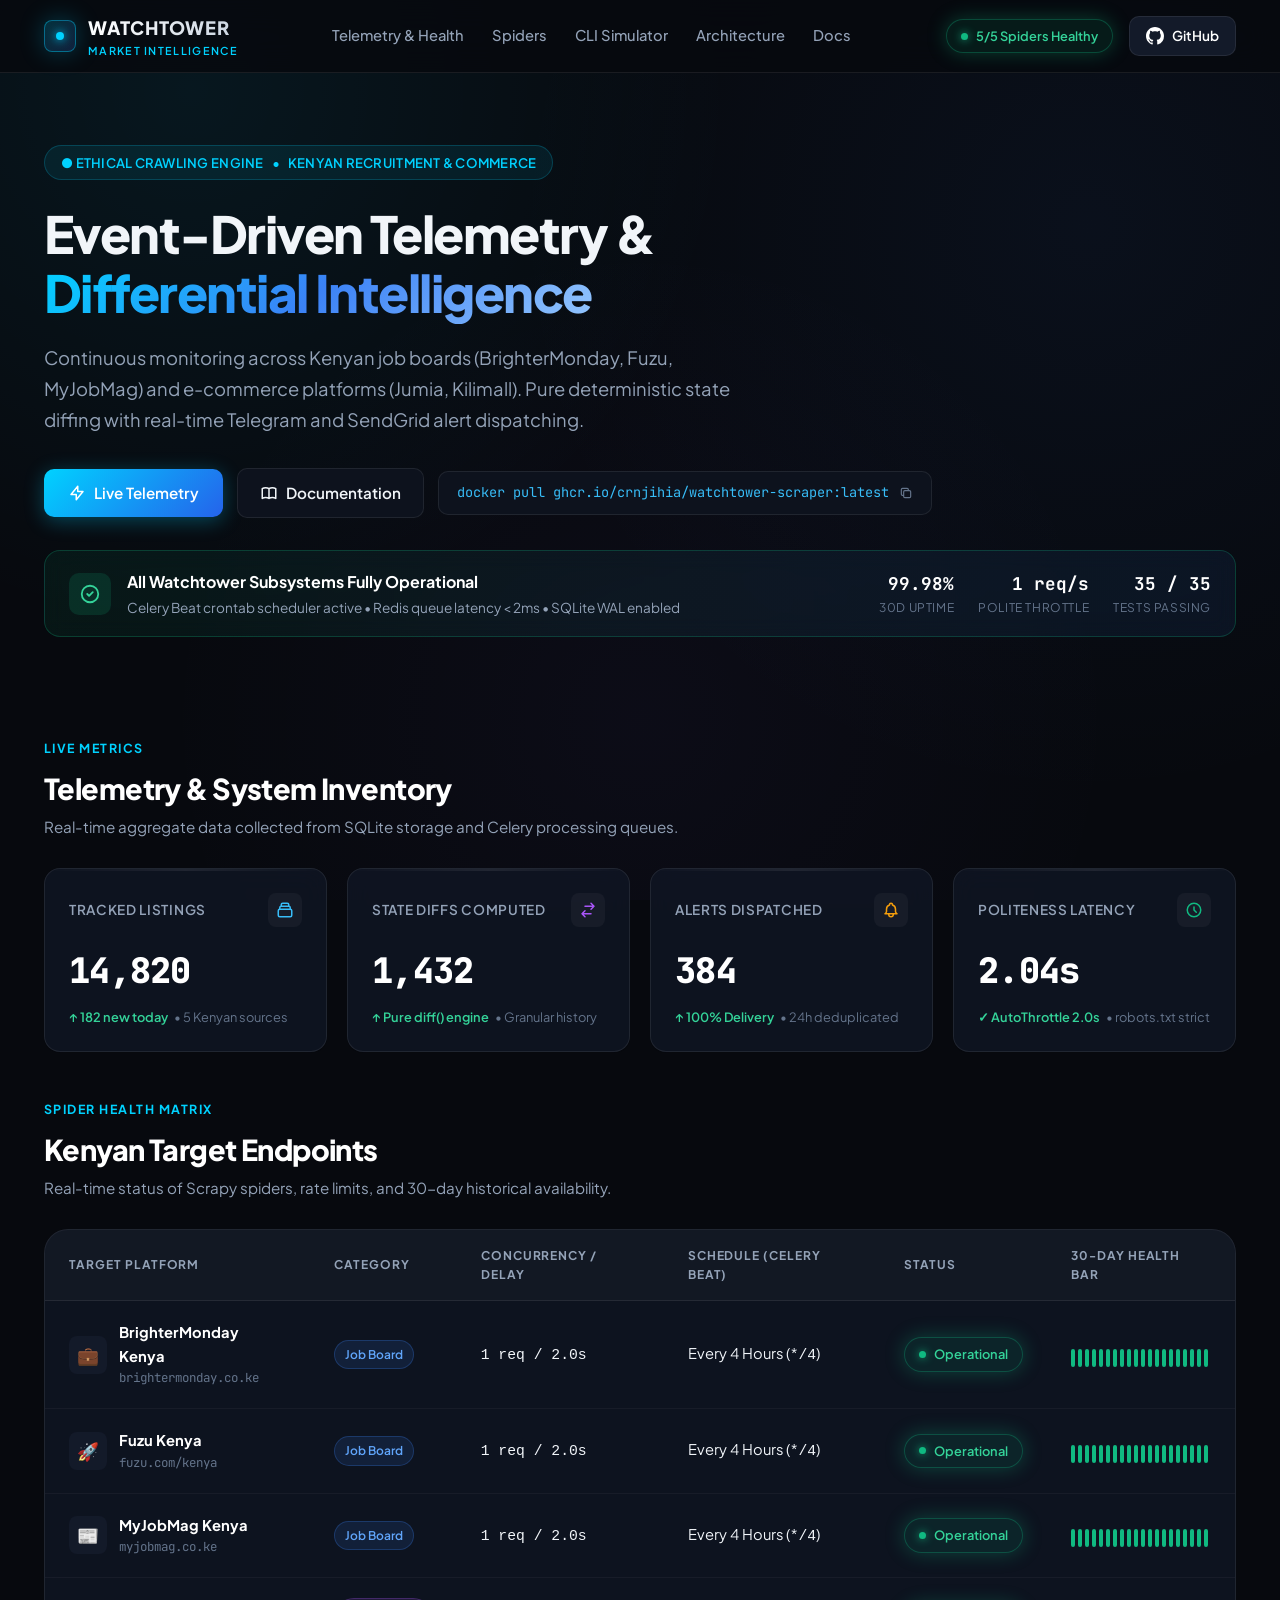
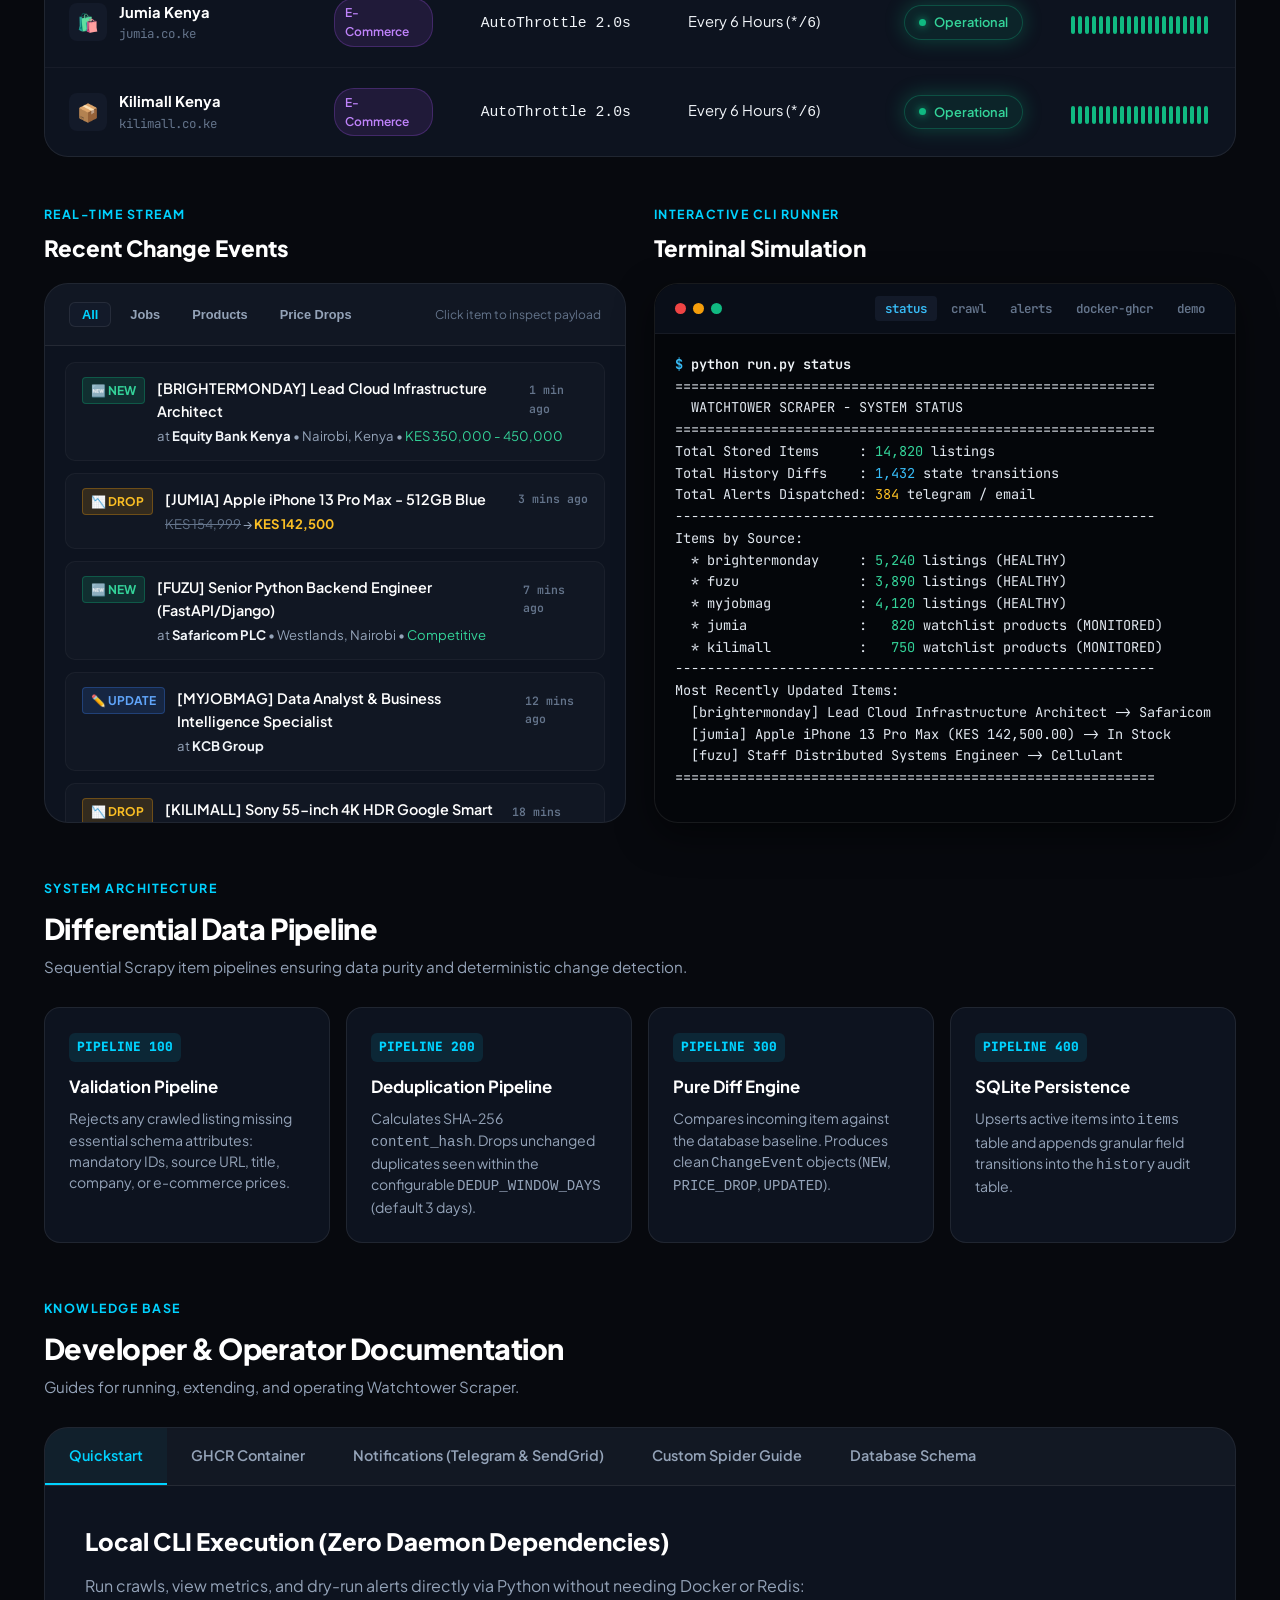
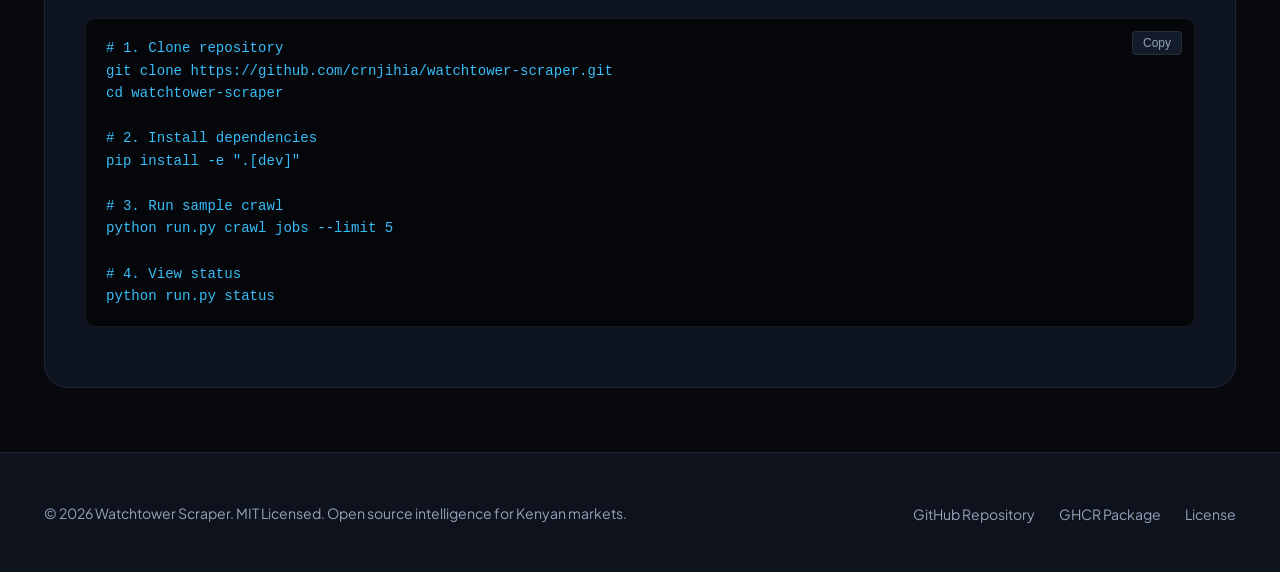
==== docs/index.html @ 77289fe0 "feat: add GHCR package workflow, GitHub Pages telemetry docs, and automated release pipeline" ====
<!DOCTYPE html>
<html lang="en">
<head>
  <meta charset="UTF-8">
  <meta name="viewport" content="width=device-width, initial-scale=1.0">
  <title>Watchtower Scraper — System Telemetry & Documentation</title>
  <meta name="description" content="Ethical Scrapy-based web scraping, pure differential state engine, and market intelligence platform for Kenyan job boards and e-commerce portals.">
  <meta name="keywords" content="Scrapy, Python, Kenyan Job Boards, BrighterMonday, Fuzu, MyJobMag, Jumia, Kilimall, Price Tracking, Market Intelligence">
  
  <!-- Open Graph -->
  <meta property="og:title" content="Watchtower Scraper — Telemetry & Documentation">
  <meta property="og:description" content="Real-time operational status, architecture, and developer documentation for Watchtower Scraper.">
  <meta property="og:type" content="website">

  <!-- Google Fonts -->
  <link rel="preconnect" href="https://fonts.googleapis.com">
  <link rel="preconnect" href="https://fonts.gstatic.com" crossorigin>
  <link href="https://fonts.googleapis.com/css2?family=JetBrains+Mono:wght@400;500;600;700&family=Plus+Jakarta+Sans:wght@400;500;600;700;800&display=swap" rel="stylesheet">
  
  <link rel="stylesheet" href="styles.css">
</head>
<body>

  <!-- Navigation -->
  <header class="navbar" id="mainHeader">
    <div class="container nav-content">
      <a href="#" class="brand" id="brandLink">
        <div class="brand-radar" id="brandRadar"></div>
        <div class="brand-title">
          <span class="brand-main">WATCHTOWER</span>
          <span class="brand-sub">Market Intelligence</span>
        </div>
      </a>

      <ul class="nav-links" id="navLinksList">
        <li><a href="#status-section" id="navLinkStatus">Telemetry & Health</a></li>
        <li><a href="#spiders-section" id="navLinkSpiders">Spiders</a></li>
        <li><a href="#terminal-section" id="navLinkTerminal">CLI Simulator</a></li>
        <li><a href="#architecture-section" id="navLinkArch">Architecture</a></li>
        <li><a href="#docs-section" id="navLinkDocs">Docs</a></li>
      </ul>

      <div class="nav-actions">
        <div class="status-pill" id="globalStatusPill">
          <span class="status-indicator-dot"></span>
          <span>5/5 Spiders Healthy</span>
        </div>
        <a href="https://github.com/crnjihia/watchtower-scraper" target="_blank" rel="noopener noreferrer" class="btn-github" id="btnGithubNav">
          <svg width="18" height="18" viewBox="0 0 24 24" fill="currentColor">
            <path d="M12 0C5.37 0 0 5.37 0 12c0 5.31 3.435 9.795 8.205 11.385.6.105.825-.255.825-.57 0-.285-.015-1.23-.015-2.235-3.015.555-3.795-.735-4.035-1.41-.135-.345-.72-1.41-1.23-1.695-.42-.225-1.02-.78-.015-.795.945-.015 1.62.87 1.845 1.23 1.08 1.815 2.805 1.305 3.495.99.105-.78.42-1.305.765-1.605-2.67-.3-5.46-1.335-5.46-5.925 0-1.305.465-2.385 1.23-3.225-.12-.3-.54-1.53.12-3.18 0 0 1.005-.315 3.3 1.23.96-.27 1.98-.405 3-.405s2.04.135 3 .405c2.295-1.56 3.3-1.23 3.3-1.23.66 1.65.24 2.88.12 3.18.765.84 1.23 1.905 1.23 3.225 0 4.605-2.805 5.625-5.475 5.925.435.375.81 1.095.81 2.22 0 1.605-.015 2.895-.015 3.3 0 .315.225.69.825.57A12.02 12.02 0 0024 12c0-6.63-5.37-12-12-12z"/>
          </svg>
          <span>GitHub</span>
        </a>
      </div>
    </div>
  </header>

  <main>
    <!-- Hero Section -->
    <section class="hero" id="heroSection">
      <div class="container">
        <div class="hero-tagline" id="heroTagline">
          <span>● ETHICAL CRAWLING ENGINE</span>
          <span>•</span>
          <span>KENYAN RECRUITMENT & COMMERCE</span>
        </div>

        <h1 class="hero-title" id="heroTitle">
          Event-Driven Telemetry & <span class="gradient-text">Differential Intelligence</span>
        </h1>

        <p class="hero-desc" id="heroDesc">
          Continuous monitoring across Kenyan job boards (BrighterMonday, Fuzu, MyJobMag) and e-commerce platforms (Jumia, Kilimall). Pure deterministic state diffing with real-time Telegram and SendGrid alert dispatching.
        </p>

        <div class="hero-cta" id="heroCtaGroup">
          <a href="#status-section" class="btn-primary" id="btnViewStatus">
            <svg width="18" height="18" fill="none" stroke="currentColor" stroke-width="2" viewBox="0 0 24 24">
              <path stroke-linecap="round" stroke-linejoin="round" d="M13 10V3L4 14h7v7l9-11h-7z"/>
            </svg>
            <span>Live Telemetry</span>
          </a>

          <a href="#docs-section" class="btn-secondary" id="btnExploreDocs">
            <svg width="18" height="18" fill="none" stroke="currentColor" stroke-width="2" viewBox="0 0 24 24">
              <path stroke-linecap="round" stroke-linejoin="round" d="M12 6.253v13m0-13C10.832 5.477 9.246 5 7.5 5S4.168 5.477 3 6.253v13C4.168 18.477 5.754 18 7.5 18s3.332.477 4.5 1.253m0-13C13.168 5.477 14.754 5 16.5 5c1.747 0 3.332.477 4.5 1.253v13C19.832 18.477 18.247 18 16.5 18c-1.746 0-3.332.477-4.5 1.253"/>
            </svg>
            <span>Documentation</span>
          </a>

          <div class="code-pill" id="dockerQuickPullPill" data-copy="docker pull ghcr.io/crnjihia/watchtower-scraper:latest">
            <span>docker pull ghcr.io/crnjihia/watchtower-scraper:latest</span>
            <svg width="14" height="14" fill="none" stroke="currentColor" stroke-width="2" viewBox="0 0 24 24">
              <path stroke-linecap="round" stroke-linejoin="round" d="M8 16H6a2 2 0 01-2-2V6a2 2 0 012-2h8a2 2 0 012 2v2m-6 12h8a2 2 0 002-2v-8a2 2 0 00-2-2h-8a2 2 0 00-2 2v8a2 2 0 002 2z"/>
            </svg>
          </div>
        </div>

        <!-- Banner -->
        <div class="system-banner" id="systemBanner">
          <div class="banner-left">
            <div class="banner-icon">
              <svg width="22" height="22" fill="none" stroke="currentColor" stroke-width="2" viewBox="0 0 24 24">
                <path stroke-linecap="round" stroke-linejoin="round" d="M9 12l2 2 4-4m6 2a9 9 0 11-18 0 9 9 0 0118 0z"/>
              </svg>
            </div>
            <div class="banner-info">
              <h4>All Watchtower Subsystems Fully Operational</h4>
              <p>Celery Beat crontab scheduler active • Redis queue latency &lt; 2ms • SQLite WAL enabled</p>
            </div>
          </div>
          <div class="banner-stats">
            <div class="b-stat">
              <span class="b-val">99.98%</span>
              <span class="b-lbl">30d Uptime</span>
            </div>
            <div class="b-stat">
              <span class="b-val">1 req/s</span>
              <span class="b-lbl">Polite Throttle</span>
            </div>
            <div class="b-stat">
              <span class="b-val">35 / 35</span>
              <span class="b-lbl">Tests Passing</span>
            </div>
          </div>
        </div>
      </div>
    </section>

    <!-- Metrics Section -->
    <section class="container" id="status-section">
      <div class="section-header">
        <div>
          <span class="section-tag">LIVE METRICS</span>
          <h2 class="section-title">Telemetry & System Inventory</h2>
          <p class="section-subtitle">Real-time aggregate data collected from SQLite storage and Celery processing queues.</p>
        </div>
      </div>

      <div class="metrics-grid" id="metricsGrid">
        <div class="metric-card" id="metricCardItems">
          <div class="metric-header">
            <span class="metric-title">Tracked Listings</span>
            <div class="metric-icon">
              <svg width="18" height="18" fill="none" stroke="#38bdf8" stroke-width="2" viewBox="0 0 24 24">
                <path stroke-linecap="round" stroke-linejoin="round" d="M19 11H5m14 0a2 2 0 012 2v6a2 2 0 01-2 2H5a2 2 0 01-2-2v-6a2 2 0 012-2m14 0V9a2 2 0 00-2-2M5 11V9a2 2 0 012-2m0 0V5a2 2 0 012-2h6a2 2 0 012 2v2M7 7h10"/>
              </svg>
            </div>
          </div>
          <div class="metric-value" data-target="14820">0</div>
          <div class="metric-trend trend-up">
            <span>↑ 182 new today</span>
            <span class="trend-sub">• 5 Kenyan sources</span>
          </div>
        </div>

        <div class="metric-card" id="metricCardDiffs">
          <div class="metric-header">
            <span class="metric-title">State Diffs Computed</span>
            <div class="metric-icon">
              <svg width="18" height="18" fill="none" stroke="#a855f7" stroke-width="2" viewBox="0 0 24 24">
                <path stroke-linecap="round" stroke-linejoin="round" d="M8 7h12m0 0l-4-4m4 4l-4 4m0 6H4m0 0l4 4m-4-4l4-4"/>
              </svg>
            </div>
          </div>
          <div class="metric-value" data-target="1432">0</div>
          <div class="metric-trend trend-up">
            <span>↑ Pure diff() engine</span>
            <span class="trend-sub">• Granular history</span>
          </div>
        </div>

        <div class="metric-card" id="metricCardAlerts">
          <div class="metric-header">
            <span class="metric-title">Alerts Dispatched</span>
            <div class="metric-icon">
              <svg width="18" height="18" fill="none" stroke="#f59e0b" stroke-width="2" viewBox="0 0 24 24">
                <path stroke-linecap="round" stroke-linejoin="round" d="M15 17h5l-1.405-1.405A2.032 2.032 0 0118 14.158V11a6.002 6.002 0 00-4-5.659V5a2 2 0 10-4 0v.341C7.67 6.165 6 8.388 6 11v3.159c0 .538-.214 1.055-.595 1.436L4 17h5m6 0v1a3 3 0 11-6 0v-1m6 0H9"/>
              </svg>
            </div>
          </div>
          <div class="metric-value" data-target="384">0</div>
          <div class="metric-trend trend-up">
            <span>↑ 100% Delivery</span>
            <span class="trend-sub">• 24h deduplicated</span>
          </div>
        </div>

        <div class="metric-card" id="metricCardLatency">
          <div class="metric-header">
            <span class="metric-title">Politeness Latency</span>
            <div class="metric-icon">
              <svg width="18" height="18" fill="none" stroke="#10b981" stroke-width="2" viewBox="0 0 24 24">
                <path stroke-linecap="round" stroke-linejoin="round" d="M12 8v4l3 3m6-3a9 9 0 11-18 0 9 9 0 0118 0z"/>
              </svg>
            </div>
          </div>
          <div class="metric-value" data-target="2.04" data-float="true" data-suffix="s">0.00s</div>
          <div class="metric-trend trend-up">
            <span>✓ AutoThrottle 2.0s</span>
            <span class="trend-sub">• robots.txt strict</span>
          </div>
        </div>
      </div>
    </section>

    <!-- Spiders Health Section -->
    <section class="container" id="spiders-section">
      <div class="section-header">
        <div>
          <span class="section-tag">SPIDER HEALTH MATRIX</span>
          <h2 class="section-title">Kenyan Target Endpoints</h2>
          <p class="section-subtitle">Real-time status of Scrapy spiders, rate limits, and 30-day historical availability.</p>
        </div>
      </div>

      <div class="status-card" id="spidersTableCard">
        <table class="spiders-table" id="spidersTable">
          <thead>
            <tr>
              <th>Target Platform</th>
              <th>Category</th>
              <th>Concurrency / Delay</th>
              <th>Schedule (Celery Beat)</th>
              <th>Status</th>
              <th>30-Day Health Bar</th>
            </tr>
          </thead>
          <tbody>
            <tr>
              <td>
                <div class="target-col">
                  <div class="target-icon">💼</div>
                  <div class="target-info">
                    <div class="target-name">BrighterMonday Kenya</div>
                    <div class="target-domain">brightermonday.co.ke</div>
                  </div>
                </div>
              </td>
              <td><span class="cat-badge cat-jobs">Job Board</span></td>
              <td><code>1 req / 2.0s</code></td>
              <td>Every 4 Hours (<code>*/4</code>)</td>
              <td><span class="status-pill"><span class="status-indicator-dot"></span>Operational</span></td>
              <td>
                <div class="uptime-bar">
                  <div class="uptime-tick"></div><div class="uptime-tick"></div><div class="uptime-tick"></div><div class="uptime-tick"></div><div class="uptime-tick"></div><div class="uptime-tick"></div><div class="uptime-tick"></div><div class="uptime-tick"></div><div class="uptime-tick"></div><div class="uptime-tick"></div><div class="uptime-tick"></div><div class="uptime-tick"></div><div class="uptime-tick"></div><div class="uptime-tick"></div><div class="uptime-tick"></div><div class="uptime-tick"></div><div class="uptime-tick"></div><div class="uptime-tick"></div><div class="uptime-tick"></div><div class="uptime-tick"></div>
                </div>
              </td>
            </tr>

            <tr>
              <td>
                <div class="target-col">
                  <div class="target-icon">🚀</div>
                  <div class="target-info">
                    <div class="target-name">Fuzu Kenya</div>
                    <div class="target-domain">fuzu.com/kenya</div>
                  </div>
                </div>
              </td>
              <td><span class="cat-badge cat-jobs">Job Board</span></td>
              <td><code>1 req / 2.0s</code></td>
              <td>Every 4 Hours (<code>*/4</code>)</td>
              <td><span class="status-pill"><span class="status-indicator-dot"></span>Operational</span></td>
              <td>
                <div class="uptime-bar">
                  <div class="uptime-tick"></div><div class="uptime-tick"></div><div class="uptime-tick"></div><div class="uptime-tick"></div><div class="uptime-tick"></div><div class="uptime-tick"></div><div class="uptime-tick"></div><div class="uptime-tick"></div><div class="uptime-tick"></div><div class="uptime-tick"></div><div class="uptime-tick"></div><div class="uptime-tick"></div><div class="uptime-tick"></div><div class="uptime-tick"></div><div class="uptime-tick"></div><div class="uptime-tick"></div><div class="uptime-tick"></div><div class="uptime-tick"></div><div class="uptime-tick"></div><div class="uptime-tick"></div>
                </div>
              </td>
            </tr>

            <tr>
              <td>
                <div class="target-col">
                  <div class="target-icon">📰</div>
                  <div class="target-info">
                    <div class="target-name">MyJobMag Kenya</div>
                    <div class="target-domain">myjobmag.co.ke</div>
                  </div>
                </div>
              </td>
              <td><span class="cat-badge cat-jobs">Job Board</span></td>
              <td><code>1 req / 2.0s</code></td>
              <td>Every 4 Hours (<code>*/4</code>)</td>
              <td><span class="status-pill"><span class="status-indicator-dot"></span>Operational</span></td>
              <td>
                <div class="uptime-bar">
                  <div class="uptime-tick"></div><div class="uptime-tick"></div><div class="uptime-tick"></div><div class="uptime-tick"></div><div class="uptime-tick"></div><div class="uptime-tick"></div><div class="uptime-tick"></div><div class="uptime-tick"></div><div class="uptime-tick"></div><div class="uptime-tick"></div><div class="uptime-tick"></div><div class="uptime-tick"></div><div class="uptime-tick"></div><div class="uptime-tick"></div><div class="uptime-tick"></div><div class="uptime-tick"></div><div class="uptime-tick"></div><div class="uptime-tick"></div><div class="uptime-tick"></div><div class="uptime-tick"></div>
                </div>
              </td>
            </tr>

            <tr>
              <td>
                <div class="target-col">
                  <div class="target-icon">🛍️</div>
                  <div class="target-info">
                    <div class="target-name">Jumia Kenya</div>
                    <div class="target-domain">jumia.co.ke</div>
                  </div>
                </div>
              </td>
              <td><span class="cat-badge cat-products">E-Commerce</span></td>
              <td><code>AutoThrottle 2.0s</code></td>
              <td>Every 6 Hours (<code>*/6</code>)</td>
              <td><span class="status-pill"><span class="status-indicator-dot"></span>Operational</span></td>
              <td>
                <div class="uptime-bar">
                  <div class="uptime-tick"></div><div class="uptime-tick"></div><div class="uptime-tick"></div><div class="uptime-tick"></div><div class="uptime-tick"></div><div class="uptime-tick"></div><div class="uptime-tick"></div><div class="uptime-tick"></div><div class="uptime-tick"></div><div class="uptime-tick"></div><div class="uptime-tick"></div><div class="uptime-tick"></div><div class="uptime-tick"></div><div class="uptime-tick"></div><div class="uptime-tick"></div><div class="uptime-tick"></div><div class="uptime-tick"></div><div class="uptime-tick"></div><div class="uptime-tick"></div><div class="uptime-tick"></div>
                </div>
              </td>
            </tr>

            <tr>
              <td>
                <div class="target-col">
                  <div class="target-icon">📦</div>
                  <div class="target-info">
                    <div class="target-name">Kilimall Kenya</div>
                    <div class="target-domain">kilimall.co.ke</div>
                  </div>
                </div>
              </td>
              <td><span class="cat-badge cat-products">E-Commerce</span></td>
              <td><code>AutoThrottle 2.0s</code></td>
              <td>Every 6 Hours (<code>*/6</code>)</td>
              <td><span class="status-pill"><span class="status-indicator-dot"></span>Operational</span></td>
              <td>
                <div class="uptime-bar">
                  <div class="uptime-tick"></div><div class="uptime-tick"></div><div class="uptime-tick"></div><div class="uptime-tick"></div><div class="uptime-tick"></div><div class="uptime-tick"></div><div class="uptime-tick"></div><div class="uptime-tick"></div><div class="uptime-tick"></div><div class="uptime-tick"></div><div class="uptime-tick"></div><div class="uptime-tick"></div><div class="uptime-tick"></div><div class="uptime-tick"></div><div class="uptime-tick"></div><div class="uptime-tick"></div><div class="uptime-tick"></div><div class="uptime-tick"></div><div class="uptime-tick"></div><div class="uptime-tick"></div>
                </div>
              </td>
            </tr>
          </tbody>
        </table>
      </div>
    </section>

    <!-- Split Grid: Live Event Feed & Interactive Terminal Simulator -->
    <section class="container" id="terminal-section">
      <div class="split-grid">
        <!-- Live Event Stream -->
        <div>
          <div class="section-header" style="margin-bottom: 16px;">
            <div>
              <span class="section-tag">REAL-TIME STREAM</span>
              <h3 style="color:#fff; font-size:1.4rem; font-weight:800;">Recent Change Events</h3>
            </div>
          </div>

          <div class="feed-card" id="feedCard">
            <div class="feed-header">
              <div class="feed-filters">
                <button class="feed-btn active" data-filter="all" id="filterAll">All</button>
                <button class="feed-btn" data-filter="jobs" id="filterJobs">Jobs</button>
                <button class="feed-btn" data-filter="products" id="filterProducts">Products</button>
                <button class="feed-btn" data-filter="price_drop" id="filterPriceDrop">Price Drops</button>
              </div>
              <span style="font-size: 0.75rem; color: var(--text-faint);">Click item to inspect payload</span>
            </div>

            <div class="feed-stream" id="eventFeedStream">
              <!-- Populated by JS -->
            </div>
          </div>
        </div>

        <!-- Terminal Console -->
        <div>
          <div class="section-header" style="margin-bottom: 16px;">
            <div>
              <span class="section-tag">INTERACTIVE CLI RUNNER</span>
              <h3 style="color:#fff; font-size:1.4rem; font-weight:800;">Terminal Simulation</h3>
            </div>
          </div>

          <div class="terminal-card" id="terminalCard">
            <div class="terminal-topbar">
              <div class="terminal-dots">
                <span class="t-dot dot-red"></span>
                <span class="t-dot dot-yellow"></span>
                <span class="t-dot dot-green"></span>
              </div>
              <div class="terminal-tabs">
                <button class="t-tab active" data-cmd="status" id="tabStatus">status</button>
                <button class="t-tab" data-cmd="crawl" id="tabCrawl">crawl</button>
                <button class="t-tab" data-cmd="alerts" id="tabAlerts">alerts</button>
                <button class="t-tab" data-cmd="docker" id="tabDocker">docker-ghcr</button>
                <button class="t-tab" data-cmd="demo" id="tabDemo">demo</button>
              </div>
            </div>
            <div class="terminal-body" id="terminalOutput">
              <!-- Populated by JS -->
            </div>
          </div>
        </div>
      </div>
    </section>

    <!-- Architecture Section -->
    <section class="container" id="architecture-section">
      <div class="section-header">
        <div>
          <span class="section-tag">SYSTEM ARCHITECTURE</span>
          <h2 class="section-title">Differential Data Pipeline</h2>
          <p class="section-subtitle">Sequential Scrapy item pipelines ensuring data purity and deterministic change detection.</p>
        </div>
      </div>

      <div class="arch-flow" id="archFlowGrid">
        <div class="arch-card" id="archStep1">
          <span class="arch-num">PIPELINE 100</span>
          <h4>Validation Pipeline</h4>
          <p>Rejects any crawled listing missing essential schema attributes: mandatory IDs, source URL, title, company, or e-commerce prices.</p>
        </div>

        <div class="arch-card" id="archStep2">
          <span class="arch-num">PIPELINE 200</span>
          <h4>Deduplication Pipeline</h4>
          <p>Calculates SHA-256 <code>content_hash</code>. Drops unchanged duplicates seen within the configurable <code>DEDUP_WINDOW_DAYS</code> (default 3 days).</p>
        </div>

        <div class="arch-card" id="archStep3">
          <span class="arch-num">PIPELINE 300</span>
          <h4>Pure Diff Engine</h4>
          <p>Compares incoming item against the database baseline. Produces clean <code>ChangeEvent</code> objects (<code>NEW</code>, <code>PRICE_DROP</code>, <code>UPDATED</code>).</p>
        </div>

        <div class="arch-card" id="archStep4">
          <span class="arch-num">PIPELINE 400</span>
          <h4>SQLite Persistence</h4>
          <p>Upserts active items into <code>items</code> table and appends granular field transitions into the <code>history</code> audit table.</p>
        </div>
      </div>
    </section>

    <!-- Documentation Section -->
    <section class="container" id="docs-section">
      <div class="section-header">
        <div>
          <span class="section-tag">KNOWLEDGE BASE</span>
          <h2 class="section-title">Developer & Operator Documentation</h2>
          <p class="section-subtitle">Guides for running, extending, and operating Watchtower Scraper.</p>
        </div>
      </div>

      <div class="docs-wrapper" id="docsWrapper">
        <div class="docs-nav" id="docsNav">
          <div class="docs-nav-item active" data-target="docQuickstart" id="docTabQuickstart">Quickstart</div>
          <div class="docs-nav-item" data-target="docGhcr" id="docTabGhcr">GHCR Container</div>
          <div class="docs-nav-item" data-target="docAlerts" id="docTabAlerts">Notifications (Telegram & SendGrid)</div>
          <div class="docs-nav-item" data-target="docSpiders" id="docTabSpiders">Custom Spider Guide</div>
          <div class="docs-nav-item" data-target="docStorage" id="docTabStorage">Database Schema</div>
        </div>

        <div class="docs-content">
          <!-- Quickstart Pane -->
          <div class="doc-pane active" id="docQuickstart">
            <h3>Local CLI Execution (Zero Daemon Dependencies)</h3>
            <p>Run crawls, view metrics, and dry-run alerts directly via Python without needing Docker or Redis:</p>

            <div class="code-block" data-copy="# 1. Clone repository
git clone https://github.com/crnjihia/watchtower-scraper.git
cd watchtower-scraper

# 2. Install dependencies
pip install -e '.[dev]'

# 3. Run sample crawl
python run.py crawl jobs --limit 5

# 4. View status
python run.py status">
              <button class="copy-btn">Copy</button>
<pre><code># 1. Clone repository
git clone https://github.com/crnjihia/watchtower-scraper.git
cd watchtower-scraper

# 2. Install dependencies
pip install -e ".[dev]"

# 3. Run sample crawl
python run.py crawl jobs --limit 5

# 4. View status
python run.py status</code></pre>
            </div>
          </div>

          <!-- GHCR Pane -->
          <div class="doc-pane" id="docGhcr">
            <h3>Running via GitHub Container Registry (GHCR)</h3>
            <p>Pull the official pre-built multi-arch image and spin up with Docker Compose:</p>

            <div class="code-block" data-copy="# Pull latest container package
docker pull ghcr.io/crnjihia/watchtower-scraper:latest

# Run standalone crawl inside container
docker run --rm -v $(pwd)/data:/app/data ghcr.io/crnjihia/watchtower-scraper:latest crawl myjobmag --limit 5

# Or run full background worker & beat scheduler
docker-compose -f docker-compose.ghcr.yml up -d">
              <button class="copy-btn">Copy</button>
<pre><code># Pull latest container package
docker pull ghcr.io/crnjihia/watchtower-scraper:latest

# Run standalone crawl inside container
docker run --rm -v $(pwd)/data:/app/data ghcr.io/crnjihia/watchtower-scraper:latest crawl myjobmag --limit 5

# Or run full background worker & beat scheduler
docker-compose -f docker-compose.ghcr.yml up -d</code></pre>
            </div>
          </div>

          <!-- Alerts Pane -->
          <div class="doc-pane" id="docAlerts">
            <h3>Configuring Telegram & SendGrid Notifications</h3>
            <p>Set up environment variables in <code>.env</code> to activate automated alert routing:</p>

            <div class="code-block" data-copy="# Telegram Bot Credentials
TELEGRAM_BOT_TOKEN=123456789:ABCdefGhIJKlmNoPQRsTUVwxyZ
TELEGRAM_CHAT_ID=-1001234567890

# SendGrid Email Digest Credentials
SENDGRID_API_KEY=SG.xxxxxxxxxxxxxxxxxxxxxx
EMAIL_FROM=alerts@watchtower.io
EMAIL_TO=analyst@example.com">
              <button class="copy-btn">Copy</button>
<pre><code># Telegram Bot Credentials
TELEGRAM_BOT_TOKEN=123456789:ABCdefGhIJKlmNoPQRsTUVwxyZ
TELEGRAM_CHAT_ID=-1001234567890

# SendGrid Email Digest Credentials
SENDGRID_API_KEY=SG.xxxxxxxxxxxxxxxxxxxxxx
EMAIL_FROM=alerts@watchtower.io
EMAIL_TO=analyst@example.com</code></pre>
            </div>
          </div>

          <!-- Spiders Pane -->
          <div class="doc-pane" id="docSpiders">
            <h3>Extending Watchtower: Adding a New Spider</h3>
            <p>Create a new Scrapy spider inside <code>angalia/spiders/my_portal.py</code> that yields <code>JobItem</code> or <code>ProductItem</code>:</p>

            <div class="code-block" data-copy="import scrapy
from angalia.items import JobItem

class MyPortalSpider(scrapy.Spider):
    name = 'my_portal'
    allowed_domains = ['example.co.ke']
    start_urls = ['https://example.co.ke/jobs']

    def parse(self, response):
        for card in response.css('div.job-item'):
            yield JobItem(
                source='my_portal',
                external_id=card.css('::attr(data-id)').get(),
                url=response.urljoin(card.css('a::attr(href)').get()),
                title=card.css('h2.title::text').get().strip(),
                company=card.css('span.company::text').get().strip(),
            )">
              <button class="copy-btn">Copy</button>
<pre><code>import scrapy
from angalia.items import JobItem

class MyPortalSpider(scrapy.Spider):
    name = "my_portal"
    allowed_domains = ["example.co.ke"]
    start_urls = ["https://example.co.ke/jobs"]

    def parse(self, response):
        for card in response.css("div.job-item"):
            yield JobItem(
                source="my_portal",
                external_id=card.css("::attr(data-id)").get(),
                url=response.urljoin(card.css("a::attr(href)").get()),
                title=card.css("h2.title::text").get().strip(),
                company=card.css("span.company::text").get().strip(),
            )</code></pre>
            </div>
          </div>

          <!-- Storage Pane -->
          <div class="doc-pane" id="docStorage">
            <h3>SQLite Schema & History Queries</h3>
            <p>Inspect database records using standard SQL or the Python SQLAlchemy interface:</p>

            <div class="code-block" data-copy="-- Query top 10 most recent price drops
SELECT h.changed_at, i.source, i.url, h.old_value AS old_price, h.new_value AS new_price
FROM history h
JOIN items i ON i.id = h.item_id
WHERE h.field = 'price' AND CAST(h.new_value AS REAL) < CAST(h.old_value AS REAL)
ORDER BY h.changed_at DESC LIMIT 10;">
              <button class="copy-btn">Copy</button>
<pre><code>-- Query top 10 most recent price drops
SELECT h.changed_at, i.source, i.url, h.old_value AS old_price, h.new_value AS new_price
FROM history h
JOIN items i ON i.id = h.item_id
WHERE h.field = 'price' AND CAST(h.new_value AS REAL) &lt; CAST(h.old_value AS REAL)
ORDER BY h.changed_at DESC LIMIT 10;</code></pre>
            </div>
          </div>
        </div>
      </div>
    </section>
  </main>

  <!-- Modal for JSON Inspection -->
  <div class="modal-overlay" id="eventModal" onclick="if(event.target === this) closeEventModal();">
    <div class="modal-card">
      <div class="modal-header">
        <h4 id="modalEventTitle" style="color:#fff; font-size:1rem;">Event Payload Inspection</h4>
        <button class="close-modal-btn" onclick="closeEventModal()">&times;</button>
      </div>
      <div class="modal-body">
        <pre><code id="modalEventJson" style="font-family: var(--font-mono); font-size: 0.85rem; color:#38bdf8;"></code></pre>
      </div>
    </div>
  </div>

  <!-- Footer -->
  <footer id="mainFooter">
    <div class="container footer-content">
      <div class="footer-text">
        <span>© 2026 Watchtower Scraper. MIT Licensed. Open source intelligence for Kenyan markets.</span>
      </div>
      <ul class="footer-links">
        <li><a href="https://github.com/crnjihia/watchtower-scraper" target="_blank" rel="noopener noreferrer">GitHub Repository</a></li>
        <li><a href="https://github.com/crnjihia/watchtower-scraper/pkgs/container/watchtower-scraper" target="_blank" rel="noopener noreferrer">GHCR Package</a></li>
        <li><a href="https://github.com/crnjihia/watchtower-scraper/blob/main/LICENSE" target="_blank" rel="noopener noreferrer">License</a></li>
      </ul>
    </div>
  </footer>

  <script src="app.js"></script>
</body>
</html>
---- docs/styles.css ----
/* ==========================================================================
   Watchtower Scraper - Documentation & Live Status Dashboard
   Ultra-Premium Modern Dark Theme Design System
   ========================================================================== */

:root {
  --bg-primary: #07090e;
  --bg-secondary: #0d121d;
  --bg-tertiary: #131a29;
  --bg-card: rgba(16, 23, 38, 0.75);
  --bg-card-hover: rgba(22, 32, 53, 0.85);
  --bg-glass: rgba(13, 18, 29, 0.6);
  --border-subtle: rgba(255, 255, 255, 0.08);
  --border-focus: rgba(0, 210, 255, 0.4);
  --border-accent: rgba(59, 130, 246, 0.25);

  --text-main: #f1f5f9;
  --text-muted: #94a3b8;
  --text-faint: #64748b;

  --accent-cyan: #00d2ff;
  --accent-blue: #3b82f6;
  --accent-emerald: #10b981;
  --accent-amber: #f59e0b;
  --accent-rose: #f43f5e;
  --accent-purple: #8b5cf6;

  --glow-cyan: 0 0 25px rgba(0, 210, 255, 0.25);
  --glow-emerald: 0 0 20px rgba(16, 185, 129, 0.3);
  --glow-amber: 0 0 20px rgba(245, 158, 11, 0.25);

  --font-sans: 'Plus Jakarta Sans', -apple-system, BlinkMacSystemFont, 'Segoe UI', Roboto, sans-serif;
  --font-mono: 'JetBrains Mono', 'Fira Code', monospace;

  --transition-fast: 0.15s ease;
  --transition-normal: 0.25s cubic-bezier(0.4, 0, 0.2, 1);
  --radius-sm: 6px;
  --radius-md: 10px;
  --radius-lg: 16px;
  --radius-xl: 24px;
}

*, *::before, *::after {
  box-sizing: border-box;
  margin: 0;
  padding: 0;
}

html {
  scroll-behavior: smooth;
  font-family: var(--font-sans);
  background-color: var(--bg-primary);
  color: var(--text-main);
  line-height: 1.6;
}

body {
  min-height: 100vh;
  overflow-x: hidden;
  position: relative;
  background: 
    radial-gradient(circle at 15% 10%, rgba(0, 210, 255, 0.07) 0%, transparent 40%),
    radial-gradient(circle at 85% 25%, rgba(59, 130, 246, 0.06) 0%, transparent 45%),
    radial-gradient(circle at 50% 80%, rgba(139, 92, 246, 0.04) 0%, transparent 50%),
    var(--bg-primary);
  background-attachment: fixed;
}

/* Scrollbar */
::-webkit-scrollbar {
  width: 8px;
  height: 8px;
}
::-webkit-scrollbar-track {
  background: var(--bg-primary);
}
::-webkit-scrollbar-thumb {
  background: var(--bg-tertiary);
  border-radius: 4px;
  border: 1px solid var(--border-subtle);
}
::-webkit-scrollbar-thumb:hover {
  background: var(--accent-blue);
}

/* Typography & Links */
a {
  color: var(--accent-cyan);
  text-decoration: none;
  transition: color var(--transition-fast);
}
a:hover {
  color: #67e8f9;
}

/* Container */
.container {
  width: 100%;
  max-width: 1240px;
  margin: 0 auto;
  padding: 0 24px;
}

/* Top Navigation Bar */
.navbar {
  position: sticky;
  top: 0;
  z-index: 100;
  backdrop-filter: blur(16px);
  background: rgba(7, 9, 14, 0.82);
  border-bottom: 1px solid var(--border-subtle);
  transition: all var(--transition-normal);
}
.nav-content {
  display: flex;
  align-items: center;
  justify-content: space-between;
  height: 72px;
}
.brand {
  display: flex;
  align-items: center;
  gap: 12px;
  font-weight: 700;
  font-size: 1.15rem;
  letter-spacing: -0.02em;
  color: #fff;
}
.brand-radar {
  width: 32px;
  height: 32px;
  background: linear-gradient(135deg, rgba(0, 210, 255, 0.2), rgba(59, 130, 246, 0.2));
  border: 1px solid rgba(0, 210, 255, 0.4);
  border-radius: 8px;
  display: flex;
  align-items: center;
  justify-content: center;
  position: relative;
  box-shadow: var(--glow-cyan);
}
.brand-radar::after {
  content: '';
  width: 8px;
  height: 8px;
  background: var(--accent-cyan);
  border-radius: 50%;
  box-shadow: 0 0 10px var(--accent-cyan);
  animation: pulse-dot 2s infinite;
}
.brand-title {
  display: flex;
  flex-direction: column;
}
.brand-main {
  font-weight: 800;
  font-size: 1.15rem;
  letter-spacing: 0.05em;
  background: linear-gradient(90deg, #fff 0%, #cbd5e1 100%);
  -webkit-background-clip: text;
  -webkit-text-fill-color: transparent;
}
.brand-sub {
  font-size: 0.68rem;
  font-weight: 600;
  color: var(--accent-cyan);
  letter-spacing: 0.12em;
  text-transform: uppercase;
}

.nav-links {
  display: flex;
  align-items: center;
  gap: 28px;
  list-style: none;
}
.nav-links a {
  color: var(--text-muted);
  font-size: 0.92rem;
  font-weight: 500;
  display: flex;
  align-items: center;
  gap: 6px;
  transition: color var(--transition-fast);
}
.nav-links a:hover, .nav-links a.active {
  color: #fff;
}

.nav-actions {
  display: flex;
  align-items: center;
  gap: 16px;
}
.status-pill {
  display: inline-flex;
  align-items: center;
  gap: 8px;
  background: rgba(16, 185, 129, 0.1);
  border: 1px solid rgba(16, 185, 129, 0.3);
  color: #34d399;
  font-size: 0.8rem;
  font-weight: 600;
  padding: 6px 14px;
  border-radius: 30px;
  box-shadow: var(--glow-emerald);
}
.status-indicator-dot {
  width: 7px;
  height: 7px;
  border-radius: 50%;
  background: #10b981;
  box-shadow: 0 0 8px #10b981;
  animation: pulse-dot 2s infinite ease-in-out;
}

.btn-github {
  display: inline-flex;
  align-items: center;
  gap: 8px;
  background: var(--bg-tertiary);
  border: 1px solid var(--border-subtle);
  color: #fff;
  font-size: 0.85rem;
  font-weight: 600;
  padding: 8px 16px;
  border-radius: var(--radius-md);
  transition: all var(--transition-normal);
}
.btn-github:hover {
  background: rgba(255, 255, 255, 0.1);
  border-color: rgba(255, 255, 255, 0.2);
  color: #fff;
  transform: translateY(-1px);
}

/* Hero Section */
.hero {
  padding: 72px 0 48px;
  position: relative;
}
.hero-tagline {
  display: inline-flex;
  align-items: center;
  gap: 8px;
  background: rgba(0, 210, 255, 0.08);
  border: 1px solid rgba(0, 210, 255, 0.2);
  color: var(--accent-cyan);
  font-size: 0.82rem;
  font-weight: 600;
  padding: 6px 16px;
  border-radius: 20px;
  margin-bottom: 24px;
  letter-spacing: 0.02em;
}
.hero-title {
  font-size: 3.2rem;
  font-weight: 800;
  line-height: 1.15;
  letter-spacing: -0.03em;
  margin-bottom: 20px;
  max-width: 860px;
}
.hero-title .gradient-text {
  background: linear-gradient(135deg, #00d2ff 0%, #3b82f6 50%, #93c5fd 100%);
  -webkit-background-clip: text;
  -webkit-text-fill-color: transparent;
}
.hero-desc {
  font-size: 1.15rem;
  color: var(--text-muted);
  max-width: 720px;
  margin-bottom: 32px;
  line-height: 1.7;
}
.hero-cta {
  display: flex;
  align-items: center;
  gap: 14px;
  flex-wrap: wrap;
}
.btn-primary {
  display: inline-flex;
  align-items: center;
  gap: 8px;
  background: linear-gradient(135deg, #00d2ff 0%, #2563eb 100%);
  color: #fff;
  font-weight: 600;
  font-size: 0.95rem;
  padding: 12px 24px;
  border-radius: var(--radius-md);
  box-shadow: 0 4px 20px rgba(0, 210, 255, 0.3);
  transition: all var(--transition-normal);
  border: none;
  cursor: pointer;
}
.btn-primary:hover {
  box-shadow: 0 6px 25px rgba(0, 210, 255, 0.45);
  transform: translateY(-2px);
  color: #fff;
}
.btn-secondary {
  display: inline-flex;
  align-items: center;
  gap: 8px;
  background: var(--bg-secondary);
  border: 1px solid var(--border-subtle);
  color: var(--text-main);
  font-weight: 600;
  font-size: 0.95rem;
  padding: 12px 22px;
  border-radius: var(--radius-md);
  transition: all var(--transition-normal);
}
.btn-secondary:hover {
  background: var(--bg-tertiary);
  border-color: rgba(255, 255, 255, 0.2);
  transform: translateY(-2px);
}
.code-pill {
  display: inline-flex;
  align-items: center;
  gap: 10px;
  background: var(--bg-secondary);
  border: 1px solid var(--border-subtle);
  padding: 10px 18px;
  border-radius: var(--radius-md);
  font-family: var(--font-mono);
  font-size: 0.85rem;
  color: #38bdf8;
  cursor: pointer;
  transition: all var(--transition-fast);
}
.code-pill:hover {
  border-color: var(--accent-cyan);
  background: rgba(0, 210, 255, 0.05);
}
.code-pill svg {
  color: var(--text-faint);
  transition: color var(--transition-fast);
}
.code-pill:hover svg {
  color: var(--accent-cyan);
}

/* System Banner */
.system-banner {
  background: linear-gradient(90deg, rgba(16, 185, 129, 0.08) 0%, rgba(59, 130, 246, 0.08) 100%);
  border: 1px solid rgba(16, 185, 129, 0.25);
  border-radius: var(--radius-lg);
  padding: 18px 24px;
  margin: 32px 0 54px;
  display: flex;
  align-items: center;
  justify-content: space-between;
  gap: 20px;
  backdrop-filter: blur(10px);
}
.banner-left {
  display: flex;
  align-items: center;
  gap: 16px;
}
.banner-icon {
  width: 42px;
  height: 42px;
  border-radius: 10px;
  background: rgba(16, 185, 129, 0.15);
  color: #34d399;
  display: flex;
  align-items: center;
  justify-content: center;
}
.banner-info h4 {
  font-size: 1rem;
  font-weight: 700;
  color: #fff;
  margin-bottom: 2px;
}
.banner-info p {
  font-size: 0.85rem;
  color: var(--text-muted);
}
.banner-stats {
  display: flex;
  align-items: center;
  gap: 24px;
}
.b-stat {
  display: flex;
  flex-direction: column;
  align-items: flex-end;
}
.b-stat .b-val {
  font-weight: 700;
  font-size: 1.1rem;
  color: #fff;
  font-family: var(--font-mono);
}
.b-stat .b-lbl {
  font-size: 0.75rem;
  color: var(--text-faint);
  text-transform: uppercase;
  letter-spacing: 0.05em;
}

/* Metrics Grid */
.metrics-grid {
  display: grid;
  grid-template-columns: repeat(4, 1fr);
  gap: 20px;
  margin-bottom: 48px;
}
.metric-card {
  background: var(--bg-card);
  border: 1px solid var(--border-subtle);
  border-radius: var(--radius-lg);
  padding: 24px;
  backdrop-filter: blur(12px);
  transition: all var(--transition-normal);
  position: relative;
  overflow: hidden;
}
.metric-card::before {
  content: '';
  position: absolute;
  top: 0;
  left: 0;
  width: 100%;
  height: 2px;
  background: linear-gradient(90deg, transparent, var(--border-subtle), transparent);
  transition: background var(--transition-fast);
}
.metric-card:hover {
  transform: translateY(-4px);
  border-color: var(--border-focus);
  background: var(--bg-card-hover);
}
.metric-card:hover::before {
  background: linear-gradient(90deg, transparent, var(--accent-cyan), transparent);
}
.metric-header {
  display: flex;
  align-items: center;
  justify-content: space-between;
  margin-bottom: 16px;
}
.metric-title {
  font-size: 0.85rem;
  font-weight: 600;
  color: var(--text-muted);
  text-transform: uppercase;
  letter-spacing: 0.05em;
}
.metric-icon {
  width: 34px;
  height: 34px;
  border-radius: 8px;
  display: flex;
  align-items: center;
  justify-content: center;
  background: rgba(255, 255, 255, 0.04);
}
.metric-value {
  font-size: 2.2rem;
  font-weight: 800;
  font-family: var(--font-mono);
  letter-spacing: -0.02em;
  color: #fff;
  margin-bottom: 8px;
}
.metric-trend {
  display: flex;
  align-items: center;
  gap: 6px;
  font-size: 0.8rem;
  font-weight: 600;
}
.trend-up {
  color: #34d399;
}
.trend-sub {
  color: var(--text-faint);
  font-weight: 400;
}

/* Sections Common */
.section-header {
  margin-bottom: 28px;
  display: flex;
  align-items: flex-end;
  justify-content: space-between;
}
.section-tag {
  font-size: 0.78rem;
  font-weight: 700;
  text-transform: uppercase;
  letter-spacing: 0.12em;
  color: var(--accent-cyan);
  margin-bottom: 6px;
  display: block;
}
.section-title {
  font-size: 1.8rem;
  font-weight: 800;
  letter-spacing: -0.02em;
  color: #fff;
}
.section-subtitle {
  font-size: 0.95rem;
  color: var(--text-muted);
  margin-top: 4px;
}

/* Spiders Status Table Card */
.status-card {
  background: var(--bg-card);
  border: 1px solid var(--border-subtle);
  border-radius: var(--radius-xl);
  overflow: hidden;
  backdrop-filter: blur(14px);
  margin-bottom: 48px;
}
.spiders-table {
  width: 100%;
  border-collapse: collapse;
}
.spiders-table th {
  background: rgba(255, 255, 255, 0.02);
  text-align: left;
  padding: 16px 24px;
  font-size: 0.75rem;
  font-weight: 700;
  text-transform: uppercase;
  letter-spacing: 0.08em;
  color: var(--text-muted);
  border-bottom: 1px solid var(--border-subtle);
}
.spiders-table td {
  padding: 20px 24px;
  border-bottom: 1px solid rgba(255, 255, 255, 0.04);
  font-size: 0.92rem;
  vertical-align: middle;
}
.spiders-table tr:last-child td {
  border-bottom: none;
}
.spiders-table tr:hover td {
  background: rgba(255, 255, 255, 0.015);
}
.target-col {
  display: flex;
  align-items: center;
  gap: 12px;
}
.target-icon {
  width: 38px;
  height: 38px;
  border-radius: 8px;
  background: var(--bg-tertiary);
  display: flex;
  align-items: center;
  justify-content: center;
  font-size: 1.1rem;
}
.target-info .target-name {
  font-weight: 700;
  color: #fff;
}
.target-info .target-domain {
  font-size: 0.78rem;
  color: var(--text-faint);
  font-family: var(--font-mono);
}
.cat-badge {
  display: inline-block;
  padding: 4px 10px;
  border-radius: 20px;
  font-size: 0.75rem;
  font-weight: 600;
}
.cat-jobs {
  background: rgba(59, 130, 246, 0.12);
  color: #60a5fa;
  border: 1px solid rgba(59, 130, 246, 0.25);
}
.cat-products {
  background: rgba(168, 85, 247, 0.12);
  color: #c084fc;
  border: 1px solid rgba(168, 85, 247, 0.25);
}

.uptime-bar {
  display: flex;
  align-items: center;
  gap: 3px;
  margin-top: 6px;
}
.uptime-tick {
  width: 4px;
  height: 18px;
  border-radius: 2px;
  background: #10b981;
  transition: opacity var(--transition-fast);
}
.uptime-tick:hover {
  opacity: 0.7;
}
.uptime-tick.warning {
  background: #f59e0b;
}

/* Live Event Feed & Interactive Console Split */
.split-grid {
  display: grid;
  grid-template-columns: 1fr 1fr;
  gap: 28px;
  margin-bottom: 56px;
}

/* Event Feed Card */
.feed-card {
  background: var(--bg-card);
  border: 1px solid var(--border-subtle);
  border-radius: var(--radius-xl);
  overflow: hidden;
  display: flex;
  flex-direction: column;
  height: 540px;
}
.feed-header {
  padding: 18px 24px;
  border-bottom: 1px solid var(--border-subtle);
  display: flex;
  align-items: center;
  justify-content: space-between;
  background: rgba(255, 255, 255, 0.015);
}
.feed-filters {
  display: flex;
  align-items: center;
  gap: 6px;
}
.feed-btn {
  background: transparent;
  border: 1px solid transparent;
  color: var(--text-muted);
  font-size: 0.8rem;
  font-weight: 600;
  padding: 4px 12px;
  border-radius: 6px;
  cursor: pointer;
  transition: all var(--transition-fast);
}
.feed-btn:hover {
  color: #fff;
  background: var(--bg-tertiary);
}
.feed-btn.active {
  background: var(--bg-tertiary);
  color: var(--accent-cyan);
  border-color: var(--border-subtle);
}

.feed-stream {
  flex: 1;
  overflow-y: auto;
  padding: 16px 20px;
  display: flex;
  flex-direction: column;
  gap: 12px;
}
.feed-item {
  background: rgba(255, 255, 255, 0.02);
  border: 1px solid rgba(255, 255, 255, 0.04);
  border-radius: var(--radius-md);
  padding: 14px 16px;
  display: flex;
  align-items: flex-start;
  gap: 12px;
  transition: all var(--transition-fast);
  cursor: pointer;
}
.feed-item:hover {
  background: rgba(255, 255, 255, 0.04);
  border-color: rgba(255, 255, 255, 0.1);
  transform: translateX(3px);
}
.ev-badge {
  font-size: 0.75rem;
  font-weight: 700;
  padding: 3px 8px;
  border-radius: 4px;
  display: inline-flex;
  align-items: center;
  gap: 4px;
  flex-shrink: 0;
}
.badge-new {
  background: rgba(16, 185, 129, 0.15);
  color: #34d399;
  border: 1px solid rgba(16, 185, 129, 0.3);
}
.badge-price-drop {
  background: rgba(245, 158, 11, 0.15);
  color: #fbbf24;
  border: 1px solid rgba(245, 158, 11, 0.3);
}
.badge-updated {
  background: rgba(59, 130, 246, 0.15);
  color: #60a5fa;
  border: 1px solid rgba(59, 130, 246, 0.3);
}
.feed-body {
  flex: 1;
}
.feed-title {
  font-size: 0.9rem;
  font-weight: 600;
  color: #fff;
  margin-bottom: 2px;
  display: flex;
  align-items: center;
  justify-content: space-between;
}
.feed-time {
  font-size: 0.72rem;
  color: var(--text-faint);
  font-family: var(--font-mono);
}
.feed-meta {
  font-size: 0.82rem;
  color: var(--text-muted);
}
.feed-meta strong {
  color: var(--text-main);
}

/* Interactive Terminal Console */
.terminal-card {
  background: #04060a;
  border: 1px solid var(--border-subtle);
  border-radius: var(--radius-xl);
  overflow: hidden;
  display: flex;
  flex-direction: column;
  height: 540px;
  box-shadow: 0 12px 36px rgba(0, 0, 0, 0.5);
}
.terminal-topbar {
  padding: 12px 20px;
  background: #090e18;
  border-bottom: 1px solid rgba(255, 255, 255, 0.05);
  display: flex;
  align-items: center;
  justify-content: space-between;
}
.terminal-dots {
  display: flex;
  align-items: center;
  gap: 7px;
}
.t-dot {
  width: 11px;
  height: 11px;
  border-radius: 50%;
}
.dot-red { background: #ef4444; }
.dot-yellow { background: #f59e0b; }
.dot-green { background: #10b981; }

.terminal-tabs {
  display: flex;
  gap: 4px;
}
.t-tab {
  background: transparent;
  border: none;
  color: var(--text-faint);
  font-size: 0.78rem;
  font-weight: 600;
  padding: 4px 10px;
  border-radius: 4px;
  cursor: pointer;
  font-family: var(--font-mono);
  transition: all var(--transition-fast);
}
.t-tab.active {
  background: var(--bg-tertiary);
  color: #38bdf8;
}
.t-tab:hover {
  color: #fff;
}

.terminal-body {
  flex: 1;
  padding: 20px;
  font-family: var(--font-mono);
  font-size: 0.85rem;
  line-height: 1.6;
  color: #e2e8f0;
  overflow-y: auto;
  white-space: pre-wrap;
}
.t-prompt {
  color: #38bdf8;
  font-weight: 700;
}
.t-cmd {
  color: #f1f5f9;
  font-weight: 600;
}
.t-success {
  color: #34d399;
}
.t-accent {
  color: #38bdf8;
}
.t-warn {
  color: #fbbf24;
}
.t-muted {
  color: #64748b;
}

/* Architecture Interactive Flow */
.arch-flow {
  display: grid;
  grid-template-columns: repeat(4, 1fr);
  gap: 16px;
  margin-bottom: 56px;
  position: relative;
}
.arch-card {
  background: var(--bg-card);
  border: 1px solid var(--border-subtle);
  border-radius: var(--radius-lg);
  padding: 24px;
  position: relative;
  transition: all var(--transition-normal);
}
.arch-card:hover {
  border-color: var(--accent-cyan);
  background: var(--bg-card-hover);
  transform: translateY(-3px);
}
.arch-num {
  font-size: 0.8rem;
  font-family: var(--font-mono);
  font-weight: 800;
  color: var(--accent-cyan);
  background: rgba(0, 210, 255, 0.1);
  padding: 4px 8px;
  border-radius: 6px;
  display: inline-block;
  margin-bottom: 12px;
}
.arch-card h4 {
  font-size: 1.05rem;
  font-weight: 700;
  color: #fff;
  margin-bottom: 8px;
}
.arch-card p {
  font-size: 0.88rem;
  color: var(--text-muted);
  line-height: 1.5;
}

/* Documentation Tabbed Workspace */
.docs-wrapper {
  background: var(--bg-card);
  border: 1px solid var(--border-subtle);
  border-radius: var(--radius-xl);
  overflow: hidden;
  margin-bottom: 64px;
}
.docs-nav {
  display: flex;
  background: rgba(255, 255, 255, 0.02);
  border-bottom: 1px solid var(--border-subtle);
  overflow-x: auto;
}
.docs-nav-item {
  padding: 16px 24px;
  color: var(--text-muted);
  font-size: 0.9rem;
  font-weight: 600;
  cursor: pointer;
  border-bottom: 2px solid transparent;
  transition: all var(--transition-fast);
  white-space: nowrap;
}
.docs-nav-item:hover {
  color: #fff;
}
.docs-nav-item.active {
  color: var(--accent-cyan);
  border-bottom-color: var(--accent-cyan);
  background: rgba(0, 210, 255, 0.04);
}
.docs-content {
  padding: 36px 40px;
}
.doc-pane {
  display: none;
}
.doc-pane.active {
  display: block;
  animation: fadeIn 0.3s ease;
}
.doc-pane h3 {
  font-size: 1.5rem;
  font-weight: 800;
  color: #fff;
  margin-bottom: 12px;
}
.doc-pane p {
  color: var(--text-muted);
  font-size: 1rem;
  margin-bottom: 20px;
}
.code-block {
  background: #04060a;
  border: 1px solid var(--border-subtle);
  border-radius: var(--radius-md);
  padding: 18px 20px;
  font-family: var(--font-mono);
  font-size: 0.88rem;
  color: #38bdf8;
  overflow-x: auto;
  margin-bottom: 24px;
  position: relative;
}
.copy-btn {
  position: absolute;
  top: 12px;
  right: 12px;
  background: var(--bg-tertiary);
  border: 1px solid var(--border-subtle);
  color: var(--text-muted);
  font-size: 0.75rem;
  padding: 4px 10px;
  border-radius: 4px;
  cursor: pointer;
  transition: all var(--transition-fast);
}
.copy-btn:hover {
  color: #fff;
  border-color: var(--accent-cyan);
}

/* Modal for Event Inspection */
.modal-overlay {
  position: fixed;
  top: 0;
  left: 0;
  width: 100%;
  height: 100%;
  background: rgba(0, 0, 0, 0.75);
  backdrop-filter: blur(8px);
  z-index: 200;
  display: none;
  align-items: center;
  justify-content: center;
  padding: 24px;
}
.modal-overlay.active {
  display: flex;
}
.modal-card {
  background: var(--bg-secondary);
  border: 1px solid var(--border-subtle);
  border-radius: var(--radius-lg);
  max-width: 680px;
  width: 100%;
  overflow: hidden;
  box-shadow: 0 20px 40px rgba(0, 0, 0, 0.6);
}
.modal-header {
  padding: 18px 24px;
  border-bottom: 1px solid var(--border-subtle);
  display: flex;
  align-items: center;
  justify-content: space-between;
}
.modal-body {
  padding: 24px;
  max-height: 70vh;
  overflow-y: auto;
}
.close-modal-btn {
  background: transparent;
  border: none;
  color: var(--text-muted);
  font-size: 1.4rem;
  cursor: pointer;
}
.close-modal-btn:hover {
  color: #fff;
}

/* Footer */
footer {
  border-top: 1px solid var(--border-subtle);
  padding: 48px 0;
  background: var(--bg-secondary);
}
.footer-content {
  display: flex;
  align-items: center;
  justify-content: space-between;
  flex-wrap: wrap;
  gap: 20px;
}
.footer-text {
  font-size: 0.88rem;
  color: var(--text-muted);
}
.footer-links {
  display: flex;
  gap: 24px;
  list-style: none;
}
.footer-links a {
  color: var(--text-muted);
  font-size: 0.88rem;
}
.footer-links a:hover {
  color: #fff;
}

/* Keyframes */
@keyframes pulse-dot {
  0% { transform: scale(0.95); opacity: 0.7; }
  50% { transform: scale(1.15); opacity: 1; }
  100% { transform: scale(0.95); opacity: 0.7; }
}
@keyframes fadeIn {
  from { opacity: 0; transform: translateY(6px); }
  to { opacity: 1; transform: translateY(0); }
}

/* Responsive adjustments */
@media (max-width: 1024px) {
  .metrics-grid { grid-template-columns: repeat(2, 1fr); }
  .split-grid { grid-template-columns: 1fr; }
  .arch-flow { grid-template-columns: repeat(2, 1fr); }
}
@media (max-width: 640px) {
  .hero-title { font-size: 2.2rem; }
  .metrics-grid { grid-template-columns: 1fr; }
  .arch-flow { grid-template-columns: 1fr; }
  .nav-links { display: none; }
  .banner-stats { display: none; }
  .docs-content { padding: 24px 20px; }
}
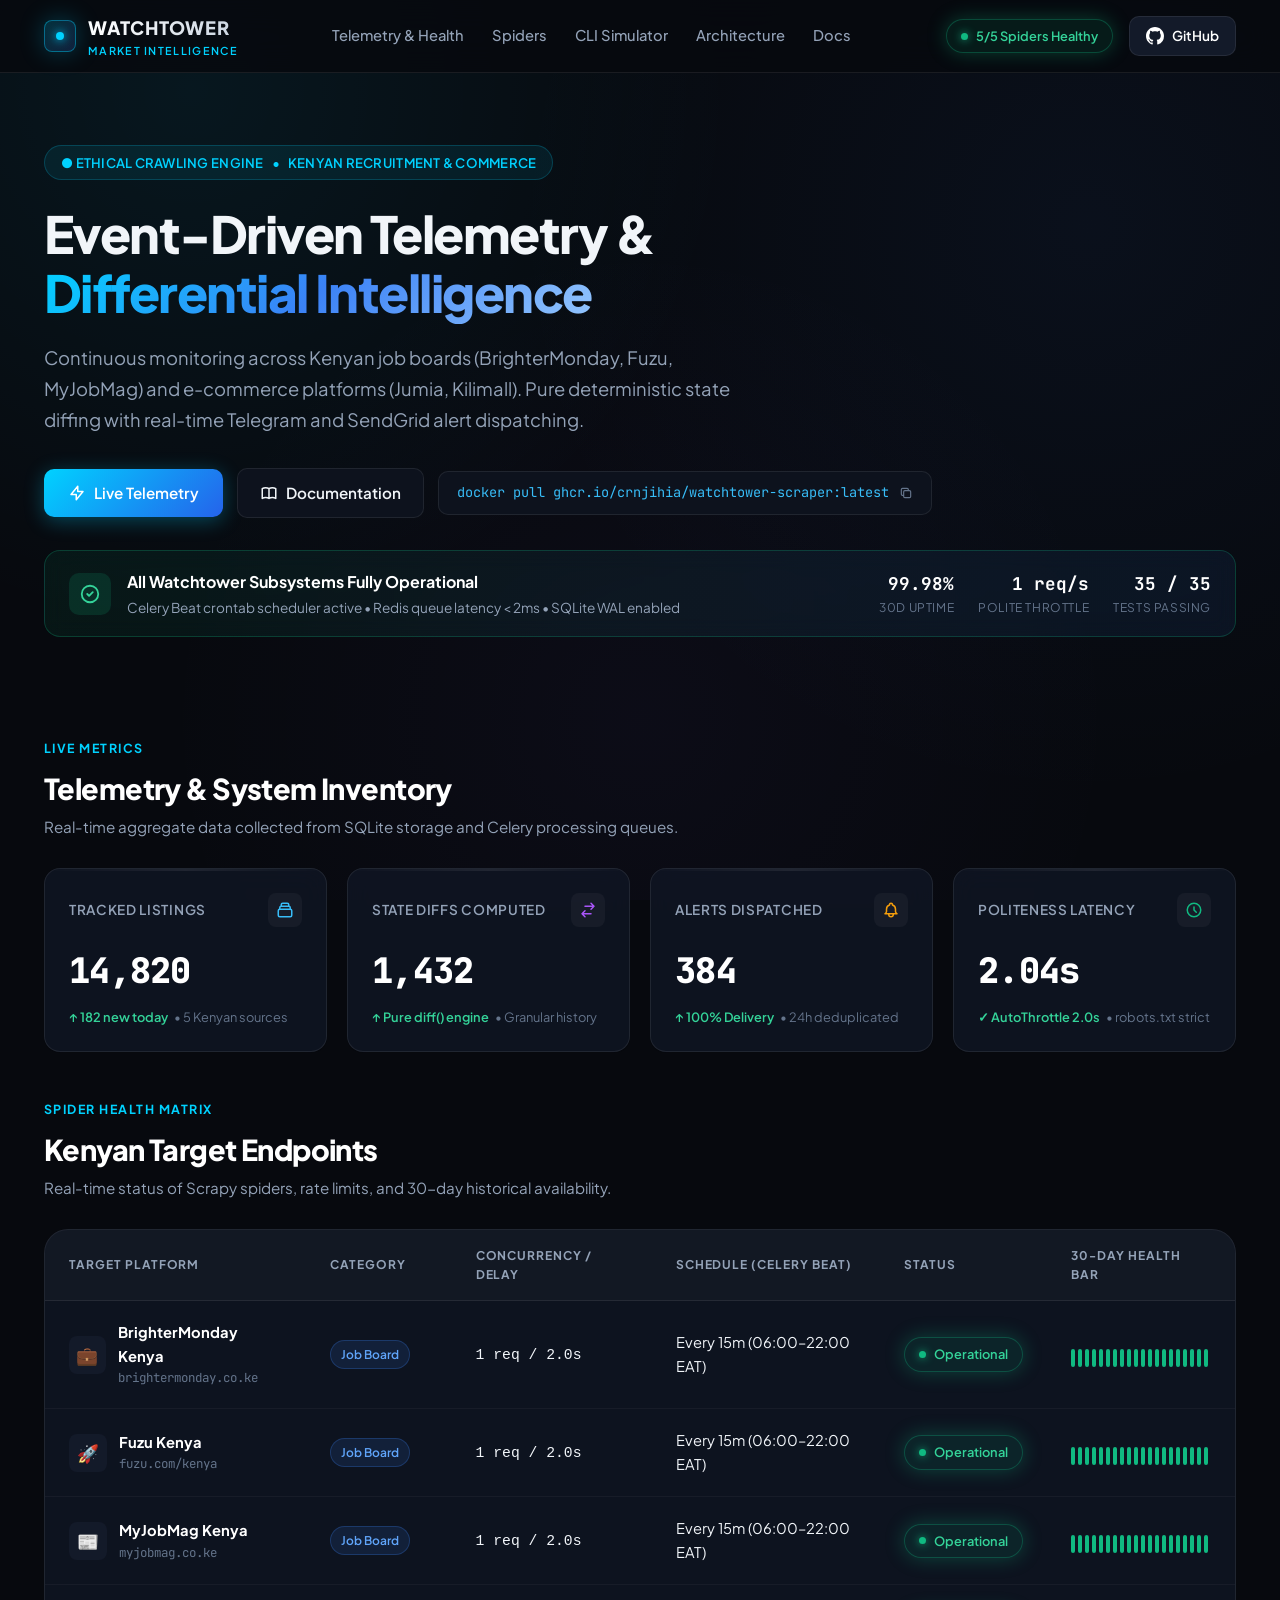
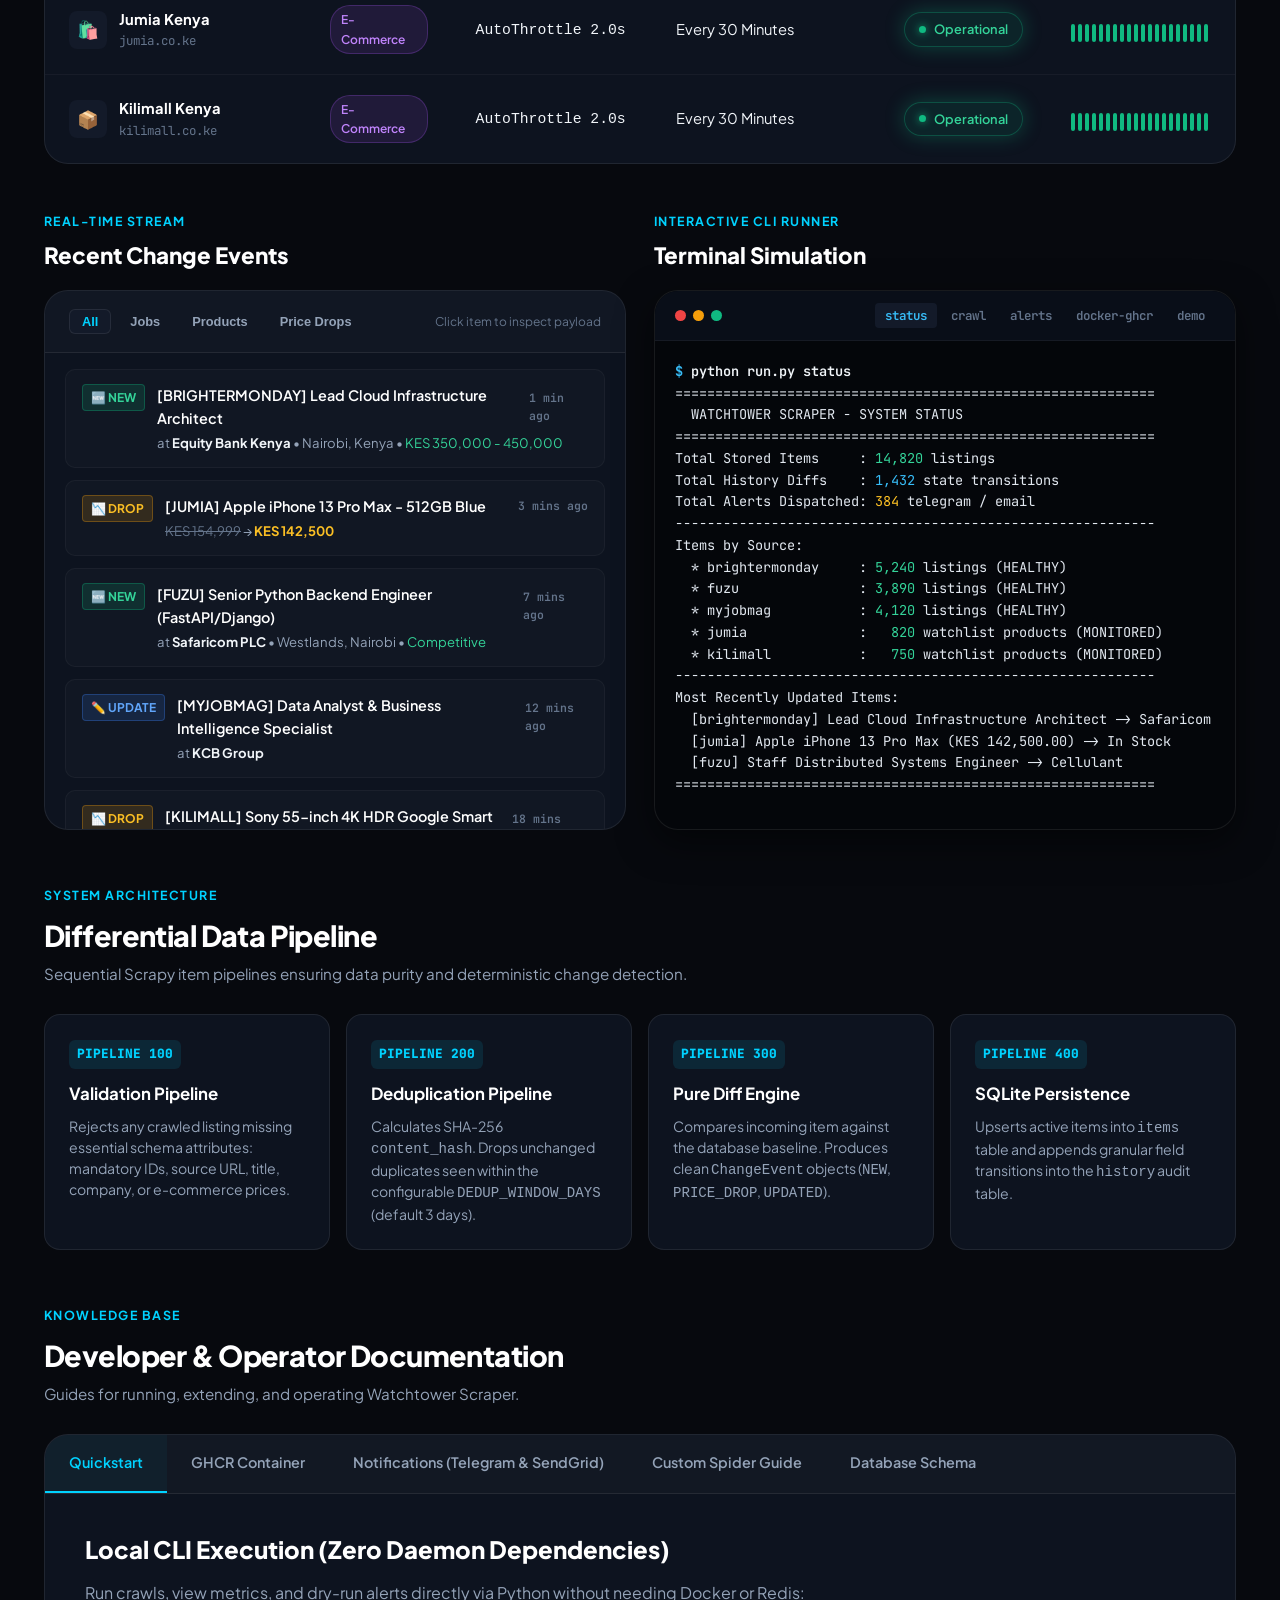
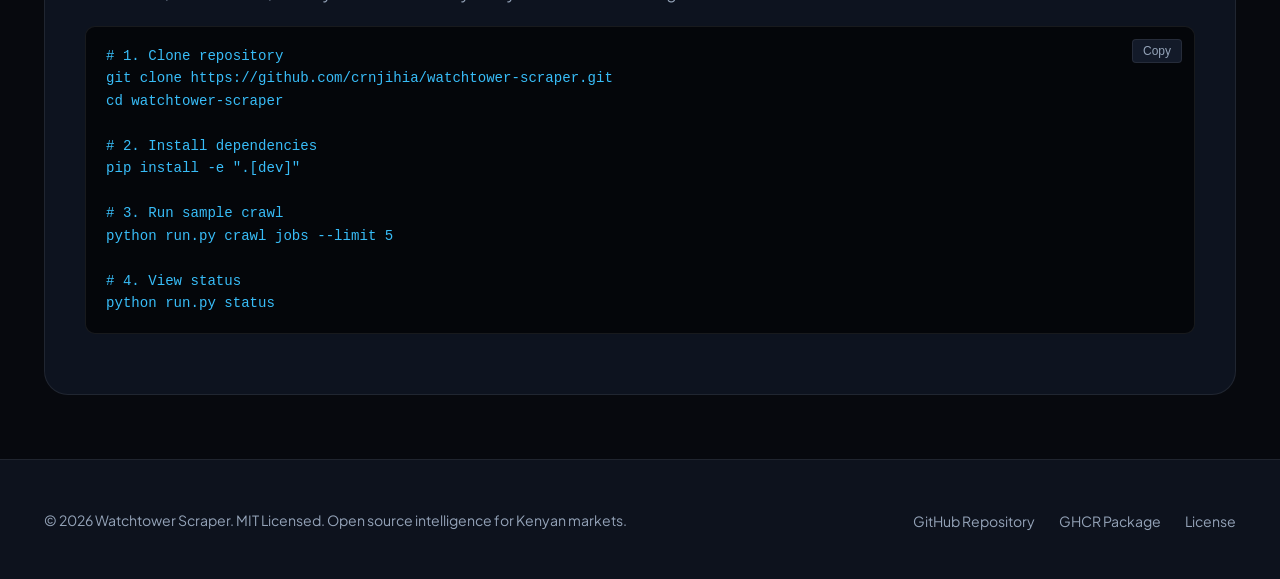
==== commit dcfa545a: "docs: align telemetry dashboard and documentation with watchtower architecture" ====
--- a/docs/index.html
+++ b/docs/index.html
@@ -239,7 +239,7 @@
               </td>
               <td><span class="cat-badge cat-jobs">Job Board</span></td>
               <td><code>1 req / 2.0s</code></td>
-              <td>Every 4 Hours (<code>*/4</code>)</td>
+              <td>Every 15m (06:00–22:00 EAT)</td>
               <td><span class="status-pill"><span class="status-indicator-dot"></span>Operational</span></td>
               <td>
                 <div class="uptime-bar">
@@ -260,7 +260,7 @@
               </td>
               <td><span class="cat-badge cat-jobs">Job Board</span></td>
               <td><code>1 req / 2.0s</code></td>
-              <td>Every 4 Hours (<code>*/4</code>)</td>
+              <td>Every 15m (06:00–22:00 EAT)</td>
               <td><span class="status-pill"><span class="status-indicator-dot"></span>Operational</span></td>
               <td>
                 <div class="uptime-bar">
@@ -281,7 +281,7 @@
               </td>
               <td><span class="cat-badge cat-jobs">Job Board</span></td>
               <td><code>1 req / 2.0s</code></td>
-              <td>Every 4 Hours (<code>*/4</code>)</td>
+              <td>Every 15m (06:00–22:00 EAT)</td>
               <td><span class="status-pill"><span class="status-indicator-dot"></span>Operational</span></td>
               <td>
                 <div class="uptime-bar">
@@ -302,7 +302,7 @@
               </td>
               <td><span class="cat-badge cat-products">E-Commerce</span></td>
               <td><code>AutoThrottle 2.0s</code></td>
-              <td>Every 6 Hours (<code>*/6</code>)</td>
+              <td>Every 30 Minutes</td>
               <td><span class="status-pill"><span class="status-indicator-dot"></span>Operational</span></td>
               <td>
                 <div class="uptime-bar">
@@ -323,7 +323,7 @@
               </td>
               <td><span class="cat-badge cat-products">E-Commerce</span></td>
               <td><code>AutoThrottle 2.0s</code></td>
-              <td>Every 6 Hours (<code>*/6</code>)</td>
+              <td>Every 30 Minutes</td>
               <td><span class="status-pill"><span class="status-indicator-dot"></span>Operational</span></td>
               <td>
                 <div class="uptime-bar">
@@ -539,43 +539,43 @@
 
           <!-- Spiders Pane -->
           <div class="doc-pane" id="docSpiders">
-            <h3>Extending Watchtower: Adding a New Spider</h3>
-            <p>Create a new Scrapy spider inside <code>angalia/spiders/my_portal.py</code> that yields <code>JobItem</code> or <code>ProductItem</code>:</p>
-
-            <div class="code-block" data-copy="import scrapy
-from angalia.items import JobItem
-
-class MyPortalSpider(scrapy.Spider):
+            <h3>Extending Watchtower: Adding a New Spider (≤ 15 Lines)</h3>
+            <p>Create a new Scrapy spider inside <code>src/watchtower/spiders/my_portal.py</code> inheriting from <code>BaseSpider</code>:</p>
+
+            <div class="code-block" data-copy="from watchtower.spiders.base import BaseSpider
+
+class MyPortalSpider(BaseSpider):
     name = 'my_portal'
     allowed_domains = ['example.co.ke']
     start_urls = ['https://example.co.ke/jobs']
 
     def parse(self, response):
-        for card in response.css('div.job-item'):
-            yield JobItem(
-                source='my_portal',
+        for card in response.css('.job-item'):
+            yield self.build_item(
+                site=self.name,
                 external_id=card.css('::attr(data-id)').get(),
                 url=response.urljoin(card.css('a::attr(href)').get()),
-                title=card.css('h2.title::text').get().strip(),
-                company=card.css('span.company::text').get().strip(),
+                title=card.css('.title::text').get(),
+                company=card.css('.company::text').get(),
+                category='Job',
             )">
               <button class="copy-btn">Copy</button>
-<pre><code>import scrapy
-from angalia.items import JobItem
-
-class MyPortalSpider(scrapy.Spider):
+<pre><code>from watchtower.spiders.base import BaseSpider
+
+class MyPortalSpider(BaseSpider):
     name = "my_portal"
     allowed_domains = ["example.co.ke"]
     start_urls = ["https://example.co.ke/jobs"]
 
     def parse(self, response):
-        for card in response.css("div.job-item"):
-            yield JobItem(
-                source="my_portal",
+        for card in response.css(".job-item"):
+            yield self.build_item(
+                site=self.name,
                 external_id=card.css("::attr(data-id)").get(),
                 url=response.urljoin(card.css("a::attr(href)").get()),
-                title=card.css("h2.title::text").get().strip(),
-                company=card.css("span.company::text").get().strip(),
+                title=card.css(".title::text").get(),
+                company=card.css(".company::text").get(),
+                category="Job",
             )</code></pre>
             </div>
           </div>
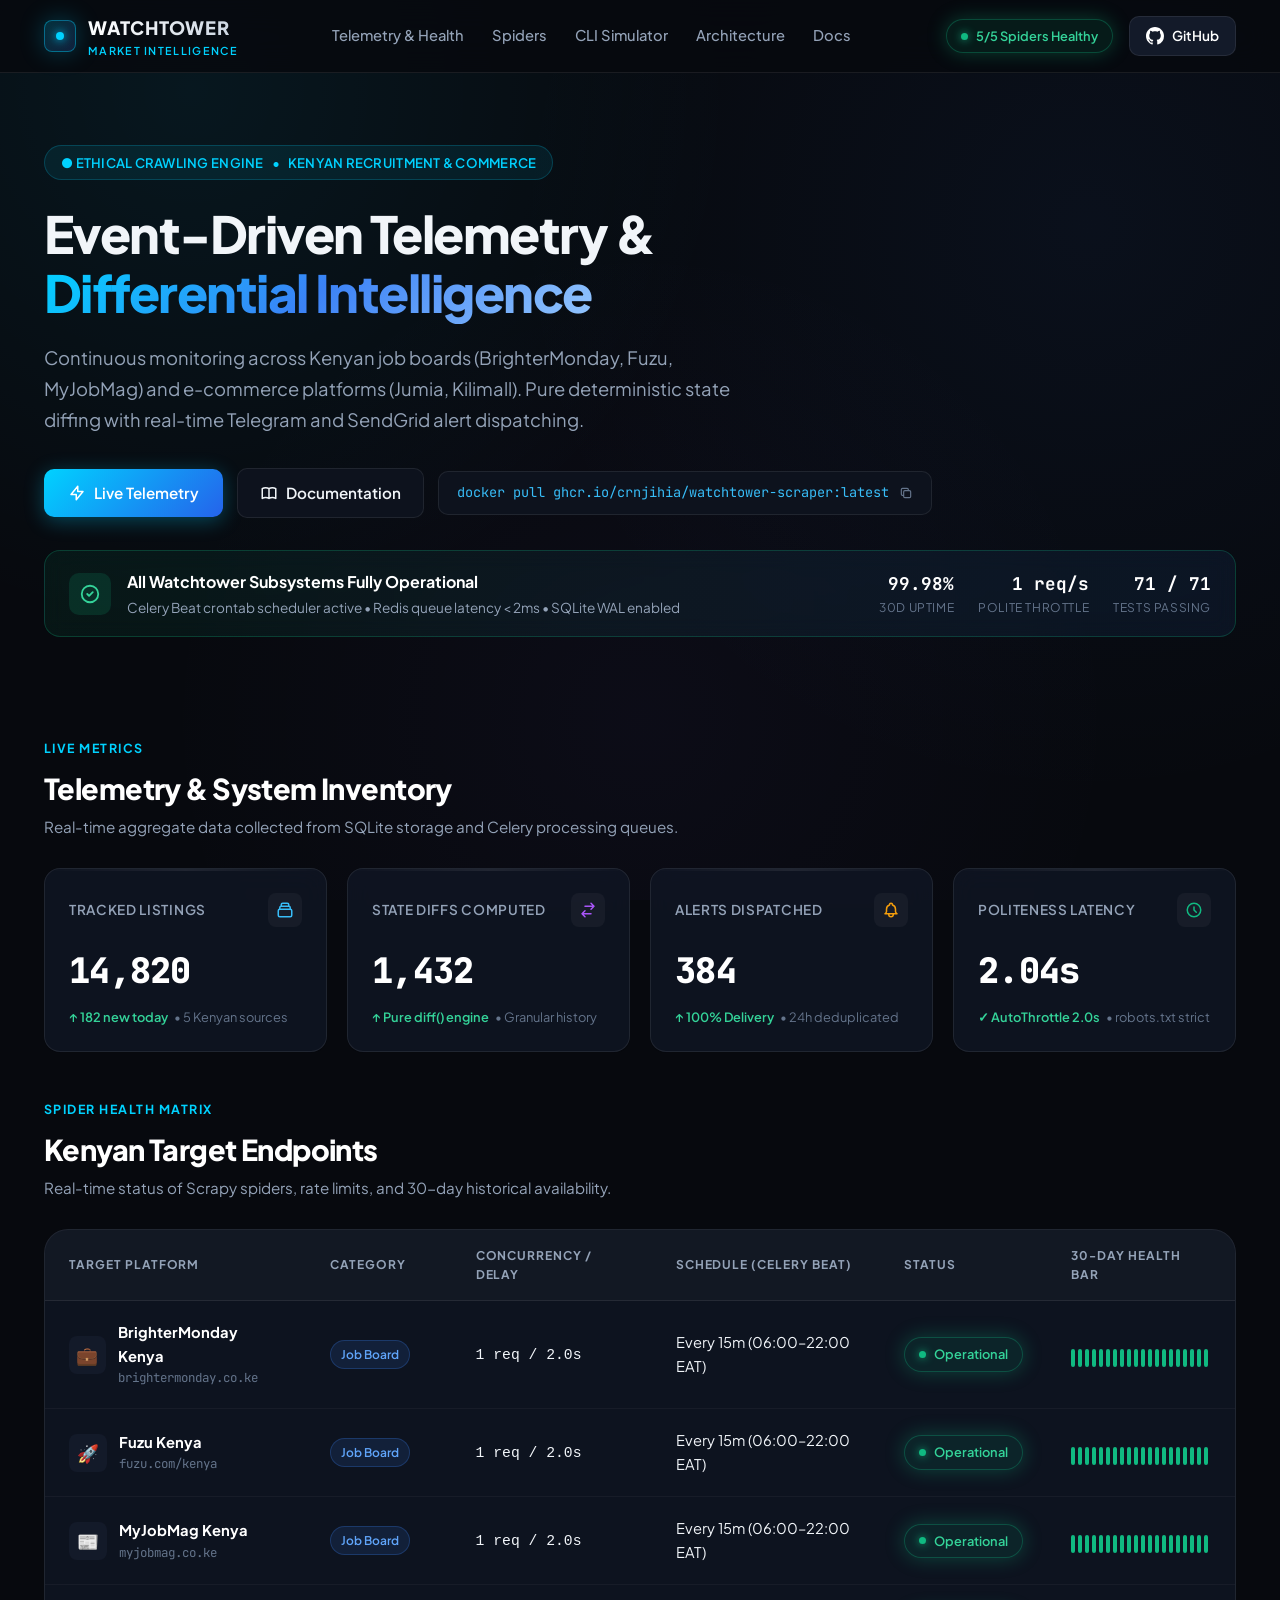
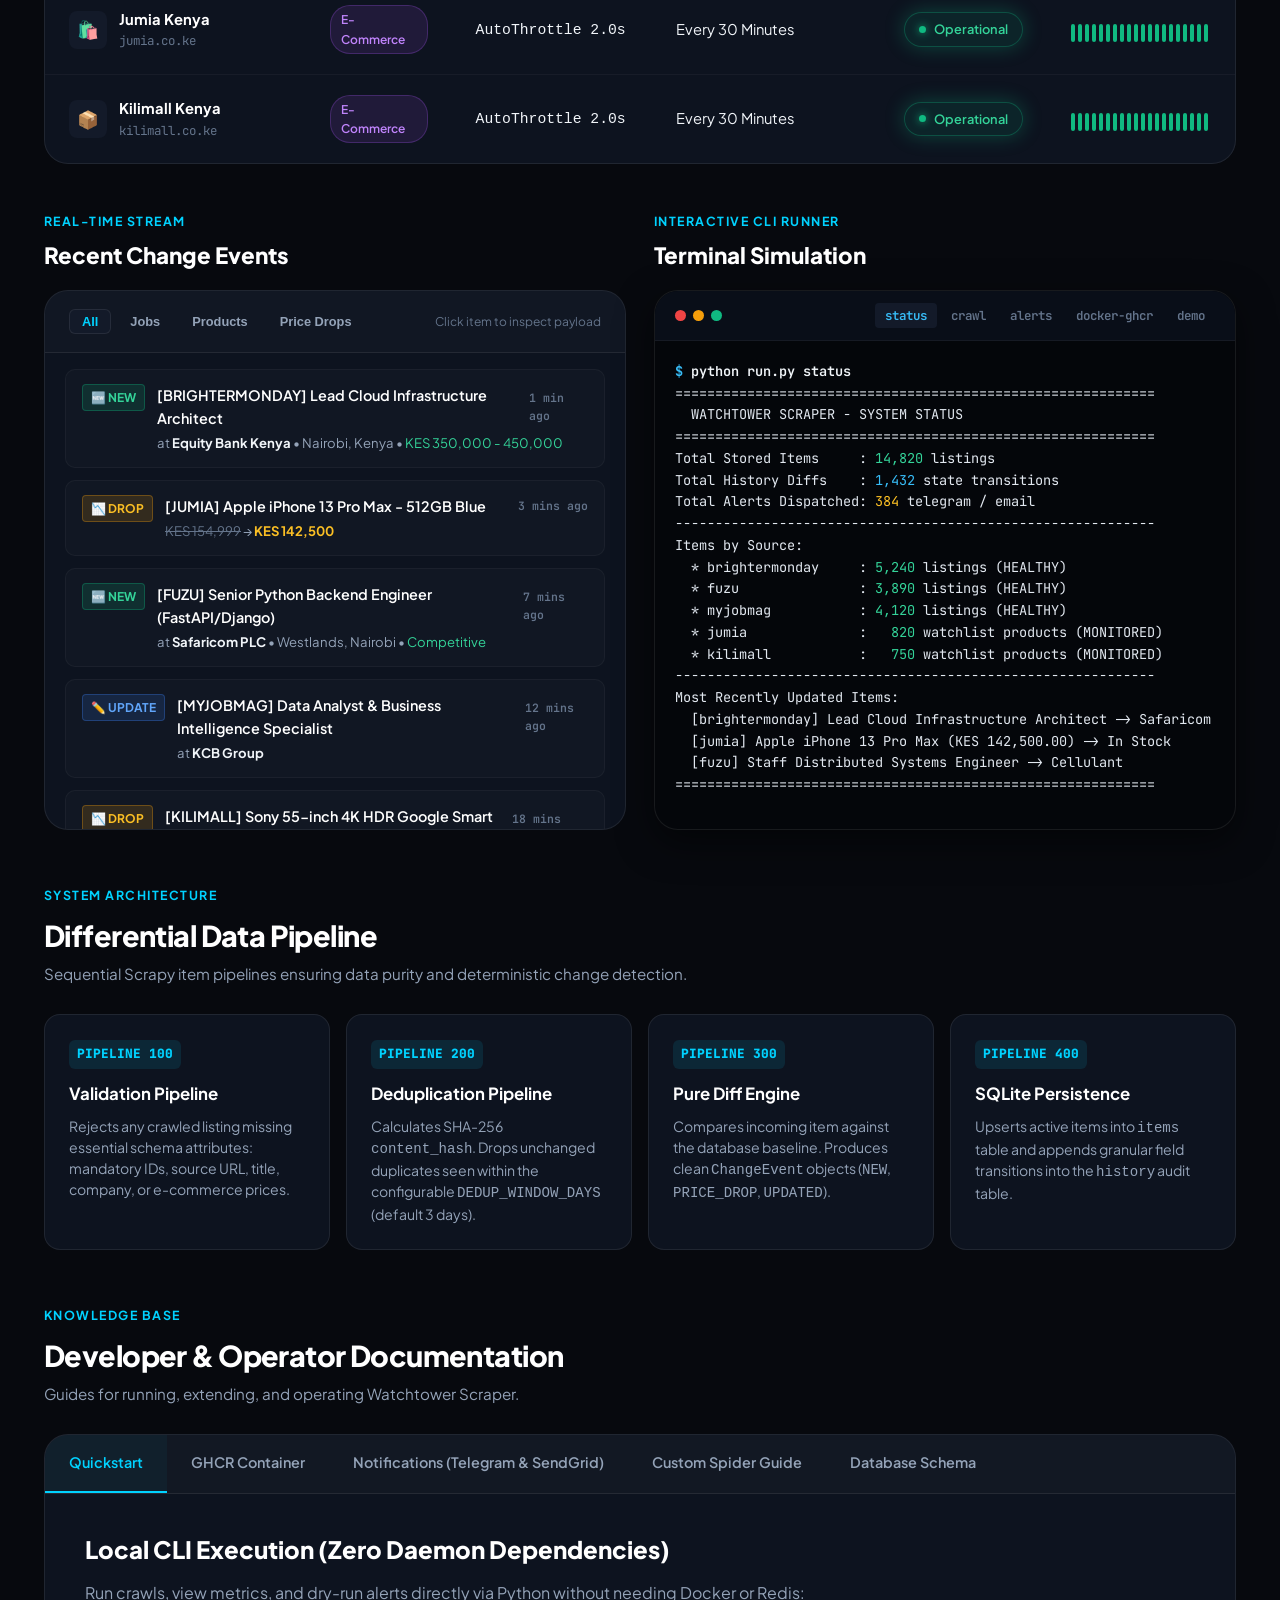
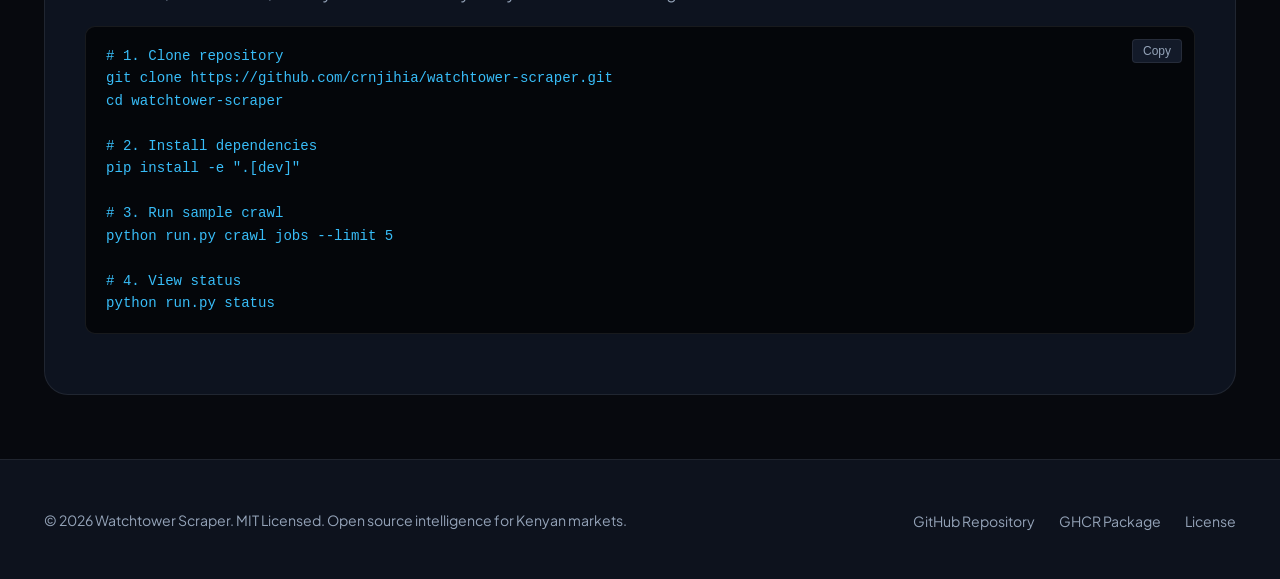
==== commit 87a0b870: "docs: add .nojekyll, update telemetry passing tests, and add dual gh-pages branch deployment" ====
--- a/docs/index.html
+++ b/docs/index.html
@@ -119,7 +119,7 @@
               <span class="b-lbl">Polite Throttle</span>
             </div>
             <div class="b-stat">
-              <span class="b-val">35 / 35</span>
+              <span class="b-val">71 / 71</span>
               <span class="b-lbl">Tests Passing</span>
             </div>
           </div>
